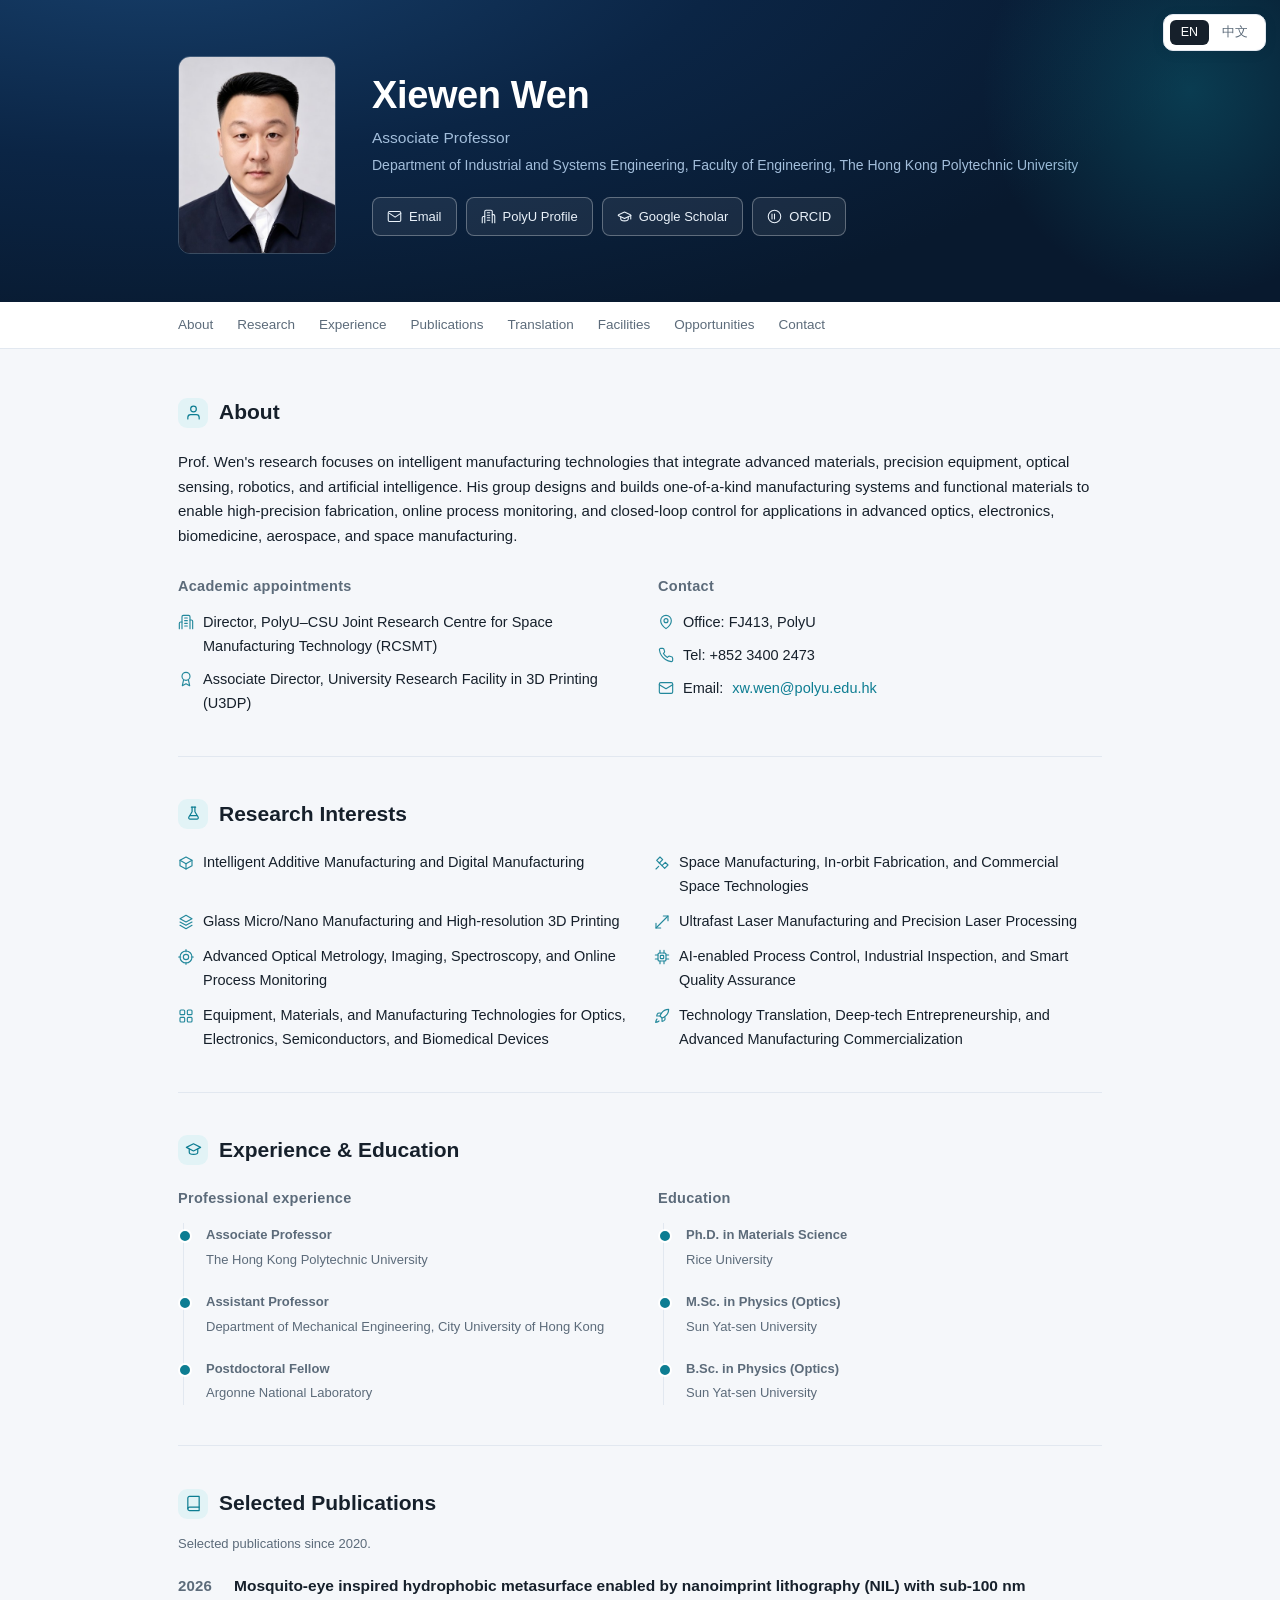
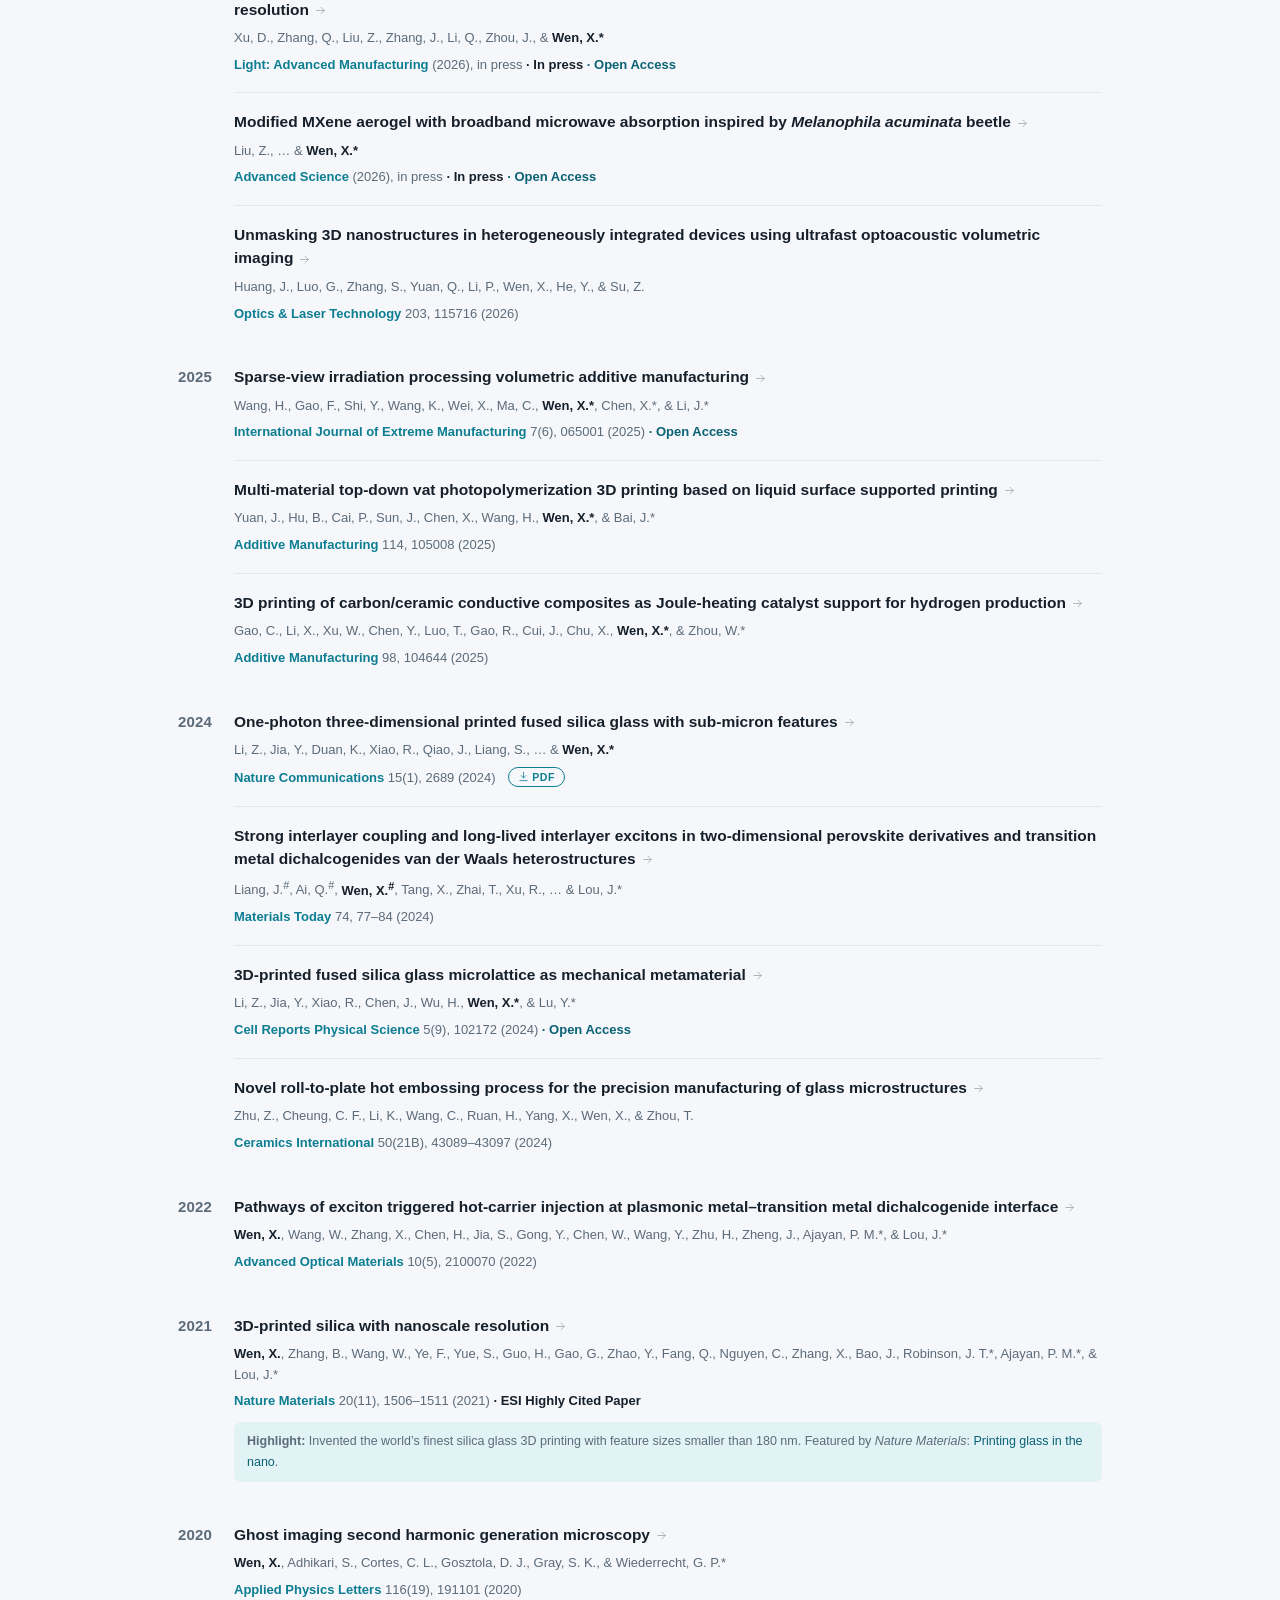
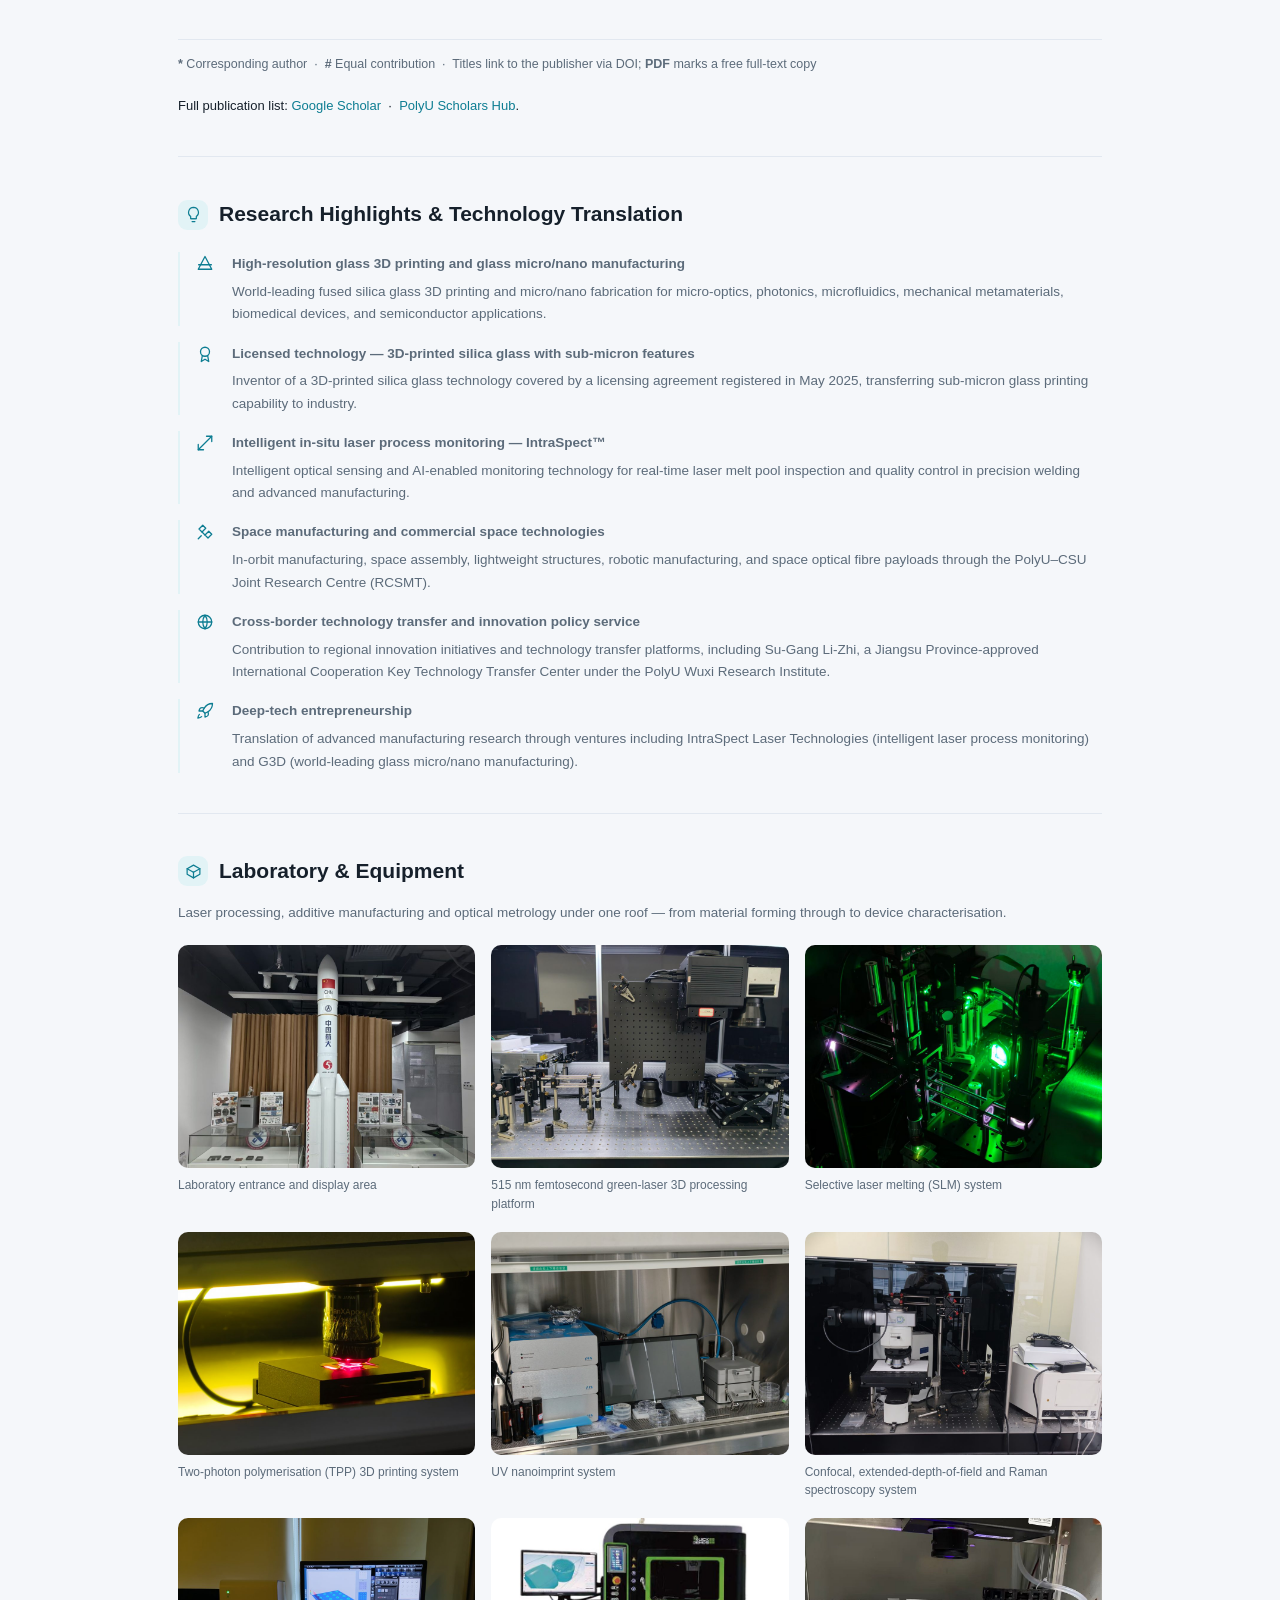
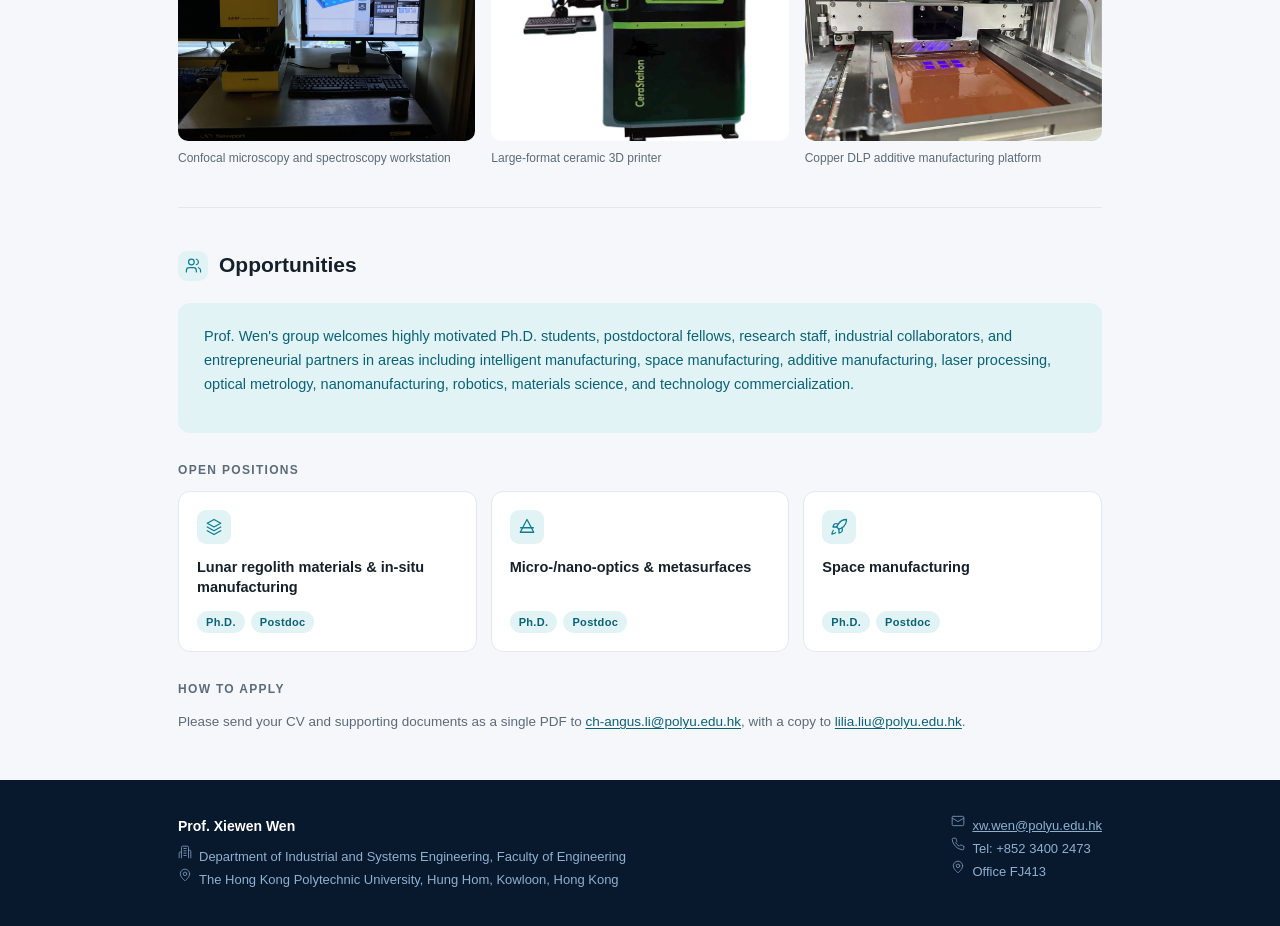
==== index.html @ 8d3fade4 "Add files via upload" ====
<!DOCTYPE html>
<html lang="en" data-theme="a" data-lang="en">
<head>
<meta charset="utf-8">
<meta name="viewport" content="width=device-width, initial-scale=1">
<title>Xiewen Wen (Sitman) 温燮文 — Associate Professor, PolyU</title>
<meta name="description" content="Prof. Xiewen Wen (Sitman) is Associate Professor at the Department of Industrial and Systems Engineering, The Hong Kong Polytechnic University, and Director of the PolyU-CSU Joint Research Centre for Space Manufacturing Technology (RCSMT). Research on intelligent additive manufacturing, glass micro/nano manufacturing, ultrafast laser processing, and space manufacturing.">
<link rel="canonical" href="https://xiewen-wen.pages.dev/">
<link rel="icon" type="image/svg+xml" href="assets/favicon.svg">
<meta name="theme-color" content="#0b2545">
<meta name="author" content="Xiewen Wen">

<meta property="og:type" content="profile">
<meta property="og:title" content="Xiewen Wen (Sitman) 温燮文 — Associate Professor, PolyU">
<meta property="og:description" content="Intelligent additive manufacturing, glass micro/nano manufacturing, ultrafast laser processing, and space manufacturing at The Hong Kong Polytechnic University.">
<meta property="og:url" content="https://xiewen-wen.pages.dev/">
<meta property="og:image" content="https://xiewen-wen.pages.dev/assets/portrait.jpg">
<meta property="og:locale" content="en">
<meta property="og:locale:alternate" content="zh_CN">
<meta name="twitter:card" content="summary_large_image">
<meta name="twitter:title" content="Xiewen Wen (Sitman) 温燮文 — Associate Professor, PolyU">
<meta name="twitter:description" content="Intelligent additive manufacturing, glass micro/nano manufacturing, ultrafast laser processing, and space manufacturing.">
<meta name="twitter:image" content="https://xiewen-wen.pages.dev/assets/portrait.jpg">

<script type="application/ld+json">
{
  "@context": "https://schema.org",
  "@type": "Person",
  "@id": "https://xiewen-wen.pages.dev/#person",
  "name": "Xiewen Wen",
  "alternateName": ["Sitman Wen", "温燮文"],
  "url": "https://xiewen-wen.pages.dev/",
  "image": "https://xiewen-wen.pages.dev/assets/portrait.jpg",
  "email": "xw.wen@polyu.edu.hk",
  "jobTitle": "Associate Professor",
  "affiliation": {
    "@type": "Organization",
    "name": "The Hong Kong Polytechnic University",
    "url": "https://www.polyu.edu.hk/"
  },
  "worksFor": [
    { "@type": "Organization", "name": "Department of Industrial and Systems Engineering, Faculty of Engineering, The Hong Kong Polytechnic University" },
    { "@type": "Organization", "name": "PolyU-CSU Joint Research Centre for Space Manufacturing Technology (RCSMT)" },
    { "@type": "Organization", "name": "University Research Facility in 3D Printing (U3DP)" }
  ],
  "alumniOf": [
    { "@type": "CollegeOrUniversity", "name": "Rice University" },
    { "@type": "CollegeOrUniversity", "name": "Sun Yat-sen University" }
  ],
  "sameAs": [
    "https://www.polyu.edu.hk/ise/people/academic-staff/xiewen-wen/",
    "https://scholar.google.com/citations?user=In0gJ8kAAAAJ",
    "https://orcid.org/0000-0002-4177-8607"
  ],
  "knowsAbout": [
    "Intelligent additive manufacturing",
    "Space manufacturing",
    "Glass micro/nano manufacturing",
    "High-resolution 3D printing",
    "Ultrafast laser manufacturing",
    "Optical metrology and process monitoring",
    "Nanomanufacturing",
    "Technology translation"
  ]
}
</script>

<link rel="stylesheet" href="assets/site.css?v=20261023c">
</head>
<body>
<svg class="sprite" aria-hidden="true" focusable="false" xmlns="http://www.w3.org/2000/svg">
<symbol id="i-user" viewBox="0 0 24 24"><path d="M20 21v-2a4 4 0 0 0-4-4H8a4 4 0 0 0-4 4v2"/><circle cx="12" cy="7" r="4"/></symbol>
<symbol id="i-flask" viewBox="0 0 24 24"><path d="M9 3h6"/><path d="M10 3v6.5L5.5 17a2 2 0 0 0 1.7 3h9.6a2 2 0 0 0 1.7-3L14 9.5V3"/><path d="M7.5 15h9"/></symbol>
<symbol id="i-cap" viewBox="0 0 24 24"><path d="M22 9 12 4 2 9l10 5 10-5Z"/><path d="M6 11.5V16c0 1.5 2.7 3 6 3s6-1.5 6-3v-4.5"/></symbol>
<symbol id="i-book" viewBox="0 0 24 24"><path d="M4 19.5A2.5 2.5 0 0 1 6.5 17H20"/><path d="M6.5 2H20v20H6.5A2.5 2.5 0 0 1 4 19.5v-15A2.5 2.5 0 0 1 6.5 2Z"/></symbol>
<symbol id="i-bulb" viewBox="0 0 24 24"><path d="M9 18h6"/><path d="M10 22h4"/><path d="M12 2a7 7 0 0 0-4 12.7V18h8v-3.3A7 7 0 0 0 12 2Z"/></symbol>
<symbol id="i-users" viewBox="0 0 24 24"><path d="M16 21v-2a4 4 0 0 0-4-4H6a4 4 0 0 0-4 4v2"/><circle cx="9" cy="7" r="4"/><path d="M22 21v-2a4 4 0 0 0-3-3.87"/><path d="M16 3.13a4 4 0 0 1 0 7.75"/></symbol>
<symbol id="i-cube" viewBox="0 0 24 24"><path d="m21 8-9-5-9 5v8l9 5 9-5Z"/><path d="m3 8 9 5 9-5"/><path d="M12 13v8"/></symbol>
<symbol id="i-satellite" viewBox="0 0 24 24"><path d="M13 7 9 3 4 8l4 4Z"/><path d="m17 11 4 4-5 5-4-4Z"/><path d="m8 12 4 4"/><path d="M7 17 3 21"/></symbol>
<symbol id="i-layers" viewBox="0 0 24 24"><path d="m12 2 9 5-9 5-9-5 9-5Z"/><path d="m3 12 9 5 9-5"/><path d="m3 17 9 5 9-5"/></symbol>
<symbol id="i-laser" viewBox="0 0 24 24"><path d="M3 21 21 3"/><path d="M14 3h7v7"/><path d="M3 14v7h7"/></symbol>
<symbol id="i-zap" viewBox="0 0 24 24"><path d="M13 2 4 14h7l-1 8 9-12h-7l1-8Z"/></symbol>
<symbol id="i-target" viewBox="0 0 24 24"><circle cx="12" cy="12" r="9"/><circle cx="12" cy="12" r="4"/><path d="M12 1v3M12 20v3M1 12h3M20 12h3"/></symbol>
<symbol id="i-cpu" viewBox="0 0 24 24"><rect x="6" y="6" width="12" height="12" rx="2"/><rect x="9.5" y="9.5" width="5" height="5" rx="1"/><path d="M9 2v4M15 2v4M9 18v4M15 18v4M2 9h4M2 15h4M18 9h4M18 15h4"/></symbol>
<symbol id="i-grid" viewBox="0 0 24 24"><rect x="3" y="3" width="7" height="7" rx="1.5"/><rect x="14" y="3" width="7" height="7" rx="1.5"/><rect x="3" y="14" width="7" height="7" rx="1.5"/><rect x="14" y="14" width="7" height="7" rx="1.5"/></symbol>
<symbol id="i-rocket" viewBox="0 0 24 24"><path d="M4.5 16.5c-1.5 1.5-2 5-2 5s3.5-.5 5-2"/><path d="M12 15l-3-3a22 22 0 0 1 2-3.95A12.9 12.9 0 0 1 22 2c0 2.7-.8 7.5-6 11a22 22 0 0 1-4 2Z"/><path d="M9 12H4s.6-3 2-4c1.6-1.1 5 0 5 0"/><path d="M12 15v5s3-.6 4-2c1.1-1.6 0-5 0-5"/></symbol>
<symbol id="i-prism" viewBox="0 0 24 24"><path d="m12 2 9 17H3L12 2Z"/><path d="M3.5 13h17"/></symbol>
<symbol id="i-globe" viewBox="0 0 24 24"><circle cx="12" cy="12" r="9"/><path d="M3 12h18"/><path d="M12 3a15 15 0 0 1 0 18a15 15 0 0 1 0-18Z"/></symbol>
<symbol id="i-cert" viewBox="0 0 24 24"><circle cx="12" cy="9" r="6"/><path d="m8.5 14-1.5 8 5-3 5 3-1.5-8"/></symbol>
<symbol id="i-mail" viewBox="0 0 24 24"><rect x="2" y="4" width="20" height="16" rx="2"/><path d="m22 7-10 6L2 7"/></symbol>
<symbol id="i-phone" viewBox="0 0 24 24"><path d="M22 16.9v3a2 2 0 0 1-2.2 2 19.8 19.8 0 0 1-8.6-3.1 19.5 19.5 0 0 1-6-6A19.8 19.8 0 0 1 2.1 4.2 2 2 0 0 1 4.1 2h3a2 2 0 0 1 2 1.7c.1.9.4 1.8.7 2.6a2 2 0 0 1-.5 2.1L8.1 9.7a16 16 0 0 0 6 6l1.3-1.3a2 2 0 0 1 2.1-.5c.8.3 1.7.6 2.6.7a2 2 0 0 1 1.7 2Z"/></symbol>
<symbol id="i-pin" viewBox="0 0 24 24"><path d="M20 10c0 6-8 12-8 12s-8-6-8-12a8 8 0 0 1 16 0Z"/><circle cx="12" cy="10" r="3"/></symbol>
<symbol id="i-building" viewBox="0 0 24 24"><path d="M6 22V4a2 2 0 0 1 2-2h8a2 2 0 0 1 2 2v18"/><path d="M6 12H4a2 2 0 0 0-2 2v8"/><path d="M18 9h2a2 2 0 0 1 2 2v11"/><path d="M10 6h4M10 10h4M10 14h4M10 18h4"/></symbol>
<symbol id="i-award" viewBox="0 0 24 24"><circle cx="12" cy="8" r="6"/><path d="m8.2 13.9-1.7 8.1 5.5-3 5.5 3-1.7-8.1"/></symbol>
<symbol id="i-download" viewBox="0 0 24 24"><path d="M12 3v12"/><path d="m7 10 5 5 5-5"/><path d="M4 21h16"/></symbol>
<symbol id="i-arrow" viewBox="0 0 24 24"><path d="M5 12h14"/><path d="m13 6 6 6-6 6"/></symbol>
<symbol id="i-back" viewBox="0 0 24 24"><path d="M19 12H5"/><path d="m11 18-6-6 6-6"/></symbol>
<symbol id="i-external" viewBox="0 0 24 24"><path d="M15 3h6v6"/><path d="M10 14 21 3"/><path d="M21 14v5a2 2 0 0 1-2 2H5a2 2 0 0 1-2-2V5a2 2 0 0 1 2-2h5"/></symbol>
<symbol id="i-tag" viewBox="0 0 24 24"><path d="M20.6 13.4 12 22l-9-9V3h10l7.6 7.6a2 2 0 0 1 0 2.8Z"/><circle cx="7.5" cy="7.5" r="1.5"/></symbol>
<symbol id="i-doc" viewBox="0 0 24 24"><path d="M14 2H6a2 2 0 0 0-2 2v16a2 2 0 0 0 2 2h12a2 2 0 0 0 2-2V8l-6-6Z"/><path d="M14 2v6h6"/><path d="M8 13h8M8 17h5"/></symbol>
</svg>


<a class="sr-only" href="#about">Skip to content</a>

<div class="langbar" role="group" aria-label="Language">
  <button id="btn-en" type="button" aria-pressed="true">EN</button>
  <button id="btn-zh" type="button" aria-pressed="false">中文</button>
</div>

<header class="hero">
  <div class="wrap hero-inner">
    <img class="portrait" src="assets/portrait.jpg" width="158" height="198" decoding="async" alt="Portrait of Prof. Xiewen Wen">
    <div>
      <h1><span class="en">Xiewen Wen</span><span class="zh zhname">温燮文</span></h1>
      <p class="role"><span class="en">Associate Professor</span><span class="zh">长聘副教授</span></p>
      <p class="affil">
        <span class="en">Department of Industrial and Systems Engineering, Faculty of Engineering, The Hong Kong Polytechnic University</span>
        <span class="zh">香港理工大学 工程学院 工业及系统工程学系</span>
      </p>
      <div class="actions">
        <a class="btn" href="mailto:xw.wen@polyu.edu.hk"><svg viewBox="0 0 24 24" aria-hidden="true"><rect x="2" y="4" width="20" height="16" rx="2"/><path d="m22 7-9 6-9-6"/></svg>Email</a>
        <a class="btn" href="https://www.polyu.edu.hk/ise/people/academic-staff/xiewen-wen/" target="_blank" rel="noopener"><svg viewBox="0 0 24 24" aria-hidden="true"><path d="M6 22V4a2 2 0 0 1 2-2h8a2 2 0 0 1 2 2v18"/><path d="M6 12H4a2 2 0 0 0-2 2v8"/><path d="M18 9h2a2 2 0 0 1 2 2v11"/><path d="M10 6h4M10 10h4M10 14h4M10 18h4"/></svg>PolyU Profile</a>
        <a class="btn" href="https://scholar.google.com/citations?user=In0gJ8kAAAAJ" target="_blank" rel="noopener"><svg viewBox="0 0 24 24" aria-hidden="true"><path d="M21.42 10.92a1 1 0 0 0-.02-1.84L12.83 5.18a2 2 0 0 0-1.66 0L2.6 9.08a1 1 0 0 0 0 1.83l8.57 3.91a2 2 0 0 0 1.66 0z"/><path d="M22 10v6"/><path d="M6 12.5V16a6 3 0 0 0 12 0v-3.5"/></svg>Google Scholar</a>
        <a class="btn" href="https://orcid.org/0000-0002-4177-8607" target="_blank" rel="noopener"><svg viewBox="0 0 24 24" aria-hidden="true"><circle cx="12" cy="12" r="10"/><path d="M12 8v8M8 8v8"/></svg>ORCID</a>
      </div>
    </div>
  </div>
</header>

<nav class="nav" aria-label="Section navigation">
  <div class="wrap">
    <a href="#about"><span class="en">About</span><span class="zh">个人简介</span></a>
    <a href="#research"><span class="en">Research</span><span class="zh">研究方向</span></a>
    <a href="#experience"><span class="en">Experience</span><span class="zh">经历与教育</span></a>
    <a href="#publications"><span class="en">Publications</span><span class="zh">代表论文</span></a>
    <a href="#highlights"><span class="en">Translation</span><span class="zh">科研亮点与转化</span></a>
    <a href="#facilities"><span class="en">Facilities</span><span class="zh">实验室设备</span></a>
    <a href="#opportunities"><span class="en">Opportunities</span><span class="zh">招生与合作</span></a>
    <a href="#contact"><span class="en">Contact</span><span class="zh">联系方式</span></a>
  </div>
</nav>

<main>
  <div class="wrap">

    <section id="about">
      <h2><span class="h2ic"><svg class="ic" aria-hidden="true"><use href="#i-user"/></svg></span><span class="en">About</span><span class="zh">个人简介</span></h2>
      <p class="en">Prof. Wen's research focuses on intelligent manufacturing technologies that integrate advanced materials, precision equipment, optical sensing, robotics, and artificial intelligence. His group designs and builds one-of-a-kind manufacturing systems and functional materials to enable high-precision fabrication, online process monitoring, and closed-loop control for applications in advanced optics, electronics, biomedicine, aerospace, and space manufacturing.</p>
      <p class="zh">温教授的研究聚焦于智能制造技术，融合先进材料、精密装备、光学传感、机器人与人工智能。其团队设计并搭建独一无二的制造系统与功能材料，实现高精度加工、在线过程监测与闭环控制，应用于先进光学、电子、生物医学、航空航天及太空制造等领域。</p>
      <div class="cols" style="margin-top:26px">
        <div>
          <h3><span class="en">Academic appointments</span><span class="zh">学术任职</span></h3>
          <ul class="plain">
            <li><svg class="ic" aria-hidden="true"><use href="#i-building"/></svg><span class="en">Director, PolyU&ndash;CSU Joint Research Centre for Space Manufacturing Technology (RCSMT)</span><span class="zh">理大&ndash;中科院空间应用工程与技术中心太空制造技术联合研究中心 主任</span></li>
            <li><svg class="ic" aria-hidden="true"><use href="#i-award"/></svg><span class="en">Associate Director, University Research Facility in 3D Printing (U3DP)</span><span class="zh">大学 3D 打印研究设施（U3DP）副主任</span></li>
          </ul>
        </div>
        <div>
          <h3><span class="en">Contact</span><span class="zh">联系方式</span></h3>
          <ul class="plain">
            <li><svg class="ic" aria-hidden="true"><use href="#i-pin"/></svg><span class="en">Office: FJ413, PolyU</span><span class="zh">办公室：香港理工大学 FJ413</span></li>
            <li><svg class="ic" aria-hidden="true"><use href="#i-phone"/></svg><span class="en">Tel: +852 3400 2473</span><span class="zh">电话：+852 3400 2473</span></li>
            <li><svg class="ic" aria-hidden="true"><use href="#i-mail"/></svg>Email: <a href="mailto:xw.wen@polyu.edu.hk">xw.wen@polyu.edu.hk</a></li>
          </ul>
        </div>
      </div>
    </section>

    <section id="research">
      <h2><span class="h2ic"><svg class="ic" aria-hidden="true"><use href="#i-flask"/></svg></span><span class="en">Research Interests</span><span class="zh">研究方向</span></h2>
      <ul class="clean">
        <li><svg class="ic" aria-hidden="true"><use href="#i-cube"/></svg><span class="en">Intelligent Additive Manufacturing and Digital Manufacturing</span><span class="zh">智能增材制造与数字化制造</span></li>
        <li><svg class="ic" aria-hidden="true"><use href="#i-satellite"/></svg><span class="en">Space Manufacturing, In-orbit Fabrication, and Commercial Space Technologies</span><span class="zh">太空制造、在轨制造与商业航天技术</span></li>
        <li><svg class="ic" aria-hidden="true"><use href="#i-layers"/></svg><span class="en">Glass Micro/Nano Manufacturing and High-resolution 3D Printing</span><span class="zh">玻璃微纳制造与高分辨率 3D 打印</span></li>
        <li><svg class="ic" aria-hidden="true"><use href="#i-laser"/></svg><span class="en">Ultrafast Laser Manufacturing and Precision Laser Processing</span><span class="zh">超快激光制造与精密激光加工</span></li>
        <li><svg class="ic" aria-hidden="true"><use href="#i-target"/></svg><span class="en">Advanced Optical Metrology, Imaging, Spectroscopy, and Online Process Monitoring</span><span class="zh">先进光学计量、成像、光谱与在线过程监测</span></li>
        <li><svg class="ic" aria-hidden="true"><use href="#i-cpu"/></svg><span class="en">AI-enabled Process Control, Industrial Inspection, and Smart Quality Assurance</span><span class="zh">AI 驱动的过程控制、工业检测与智能质量保障</span></li>
        <li><svg class="ic" aria-hidden="true"><use href="#i-grid"/></svg><span class="en">Equipment, Materials, and Manufacturing Technologies for Optics, Electronics, Semiconductors, and Biomedical Devices</span><span class="zh">面向光学、电子、半导体与生物医学器件的装备、材料与制造技术</span></li>
        <li><svg class="ic" aria-hidden="true"><use href="#i-rocket"/></svg><span class="en">Technology Translation, Deep-tech Entrepreneurship, and Advanced Manufacturing Commercialization</span><span class="zh">技术转化、硬科技创业与先进制造产业化</span></li>
      </ul>
    </section>

    <section id="experience">
      <h2><span class="h2ic"><svg class="ic" aria-hidden="true"><use href="#i-cap"/></svg></span><span class="en">Experience &amp; Education</span><span class="zh">经历与教育</span></h2>
      <div class="cols">
        <div>
          <h3><span class="en">Professional experience</span><span class="zh">工作经历</span></h3>
          <ul class="tl">
            <li><b><span class="en">Associate Professor</span><span class="zh">长聘副教授</span></b><span><span class="en">The Hong Kong Polytechnic University</span><span class="zh">香港理工大学</span></span></li>
            <li><b><span class="en">Assistant Professor</span><span class="zh">助理教授</span></b><span><span class="en">Department of Mechanical Engineering, City University of Hong Kong</span><span class="zh">香港城市大学 机械工程学系</span></span></li>
            <li><b><span class="en">Postdoctoral Fellow</span><span class="zh">博士后研究员</span></b><span><span class="en">Argonne National Laboratory</span><span class="zh">美国阿贡国家实验室</span></span></li>
          </ul>
        </div>
        <div>
          <h3><span class="en">Education</span><span class="zh">教育背景</span></h3>
          <ul class="tl">
            <li><b><span class="en">Ph.D. in Materials Science</span><span class="zh">博士 &middot; 材料科学</span></b><span><span class="en">Rice University</span><span class="zh">莱斯大学</span></span></li>
            <li><b><span class="en">M.Sc. in Physics (Optics)</span><span class="zh">硕士 &middot; 物理学（光学）</span></b><span><span class="en">Sun Yat-sen University</span><span class="zh">中山大学</span></span></li>
            <li><b><span class="en">B.Sc. in Physics (Optics)</span><span class="zh">学士 &middot; 物理学（光学）</span></b><span><span class="en">Sun Yat-sen University</span><span class="zh">中山大学</span></span></li>
          </ul>
        </div>
      </div>
    </section>

    <section id="publications">
      <h2><span class="h2ic"><svg class="ic" aria-hidden="true"><use href="#i-book"/></svg></span><span class="en">Selected Publications</span><span class="zh">代表性论文</span></h2>
      <p class="sub"><span class="en">Selected publications since 2020.</span><span class="zh">2020 年以来的代表性论文。</span></p>
<div class="pubwrap">
      <div class="pyear">
        <span class="yr">2026</span>
        <ol class="pubs">
        <li>
          <p class="pt"><a href="paper.html?doi=10.37188%2Flam.2026.092">Mosquito-eye inspired hydrophobic metasurface enabled by nanoimprint lithography (NIL) with sub-100 nm resolution<svg class="ic arw" aria-hidden="true"><use href="#i-arrow"/></svg></a></p>
          <p class="pa">Xu, D., Zhang, Q., Liu, Z., Zhang, J., Li, Q., Zhou, J., &amp; <b>Wen, X.*</b></p>
          <p class="pj"><span class="jn">Light: Advanced Manufacturing</span> (2026), in press <span class="badge">&middot; <span class="en">In press</span><span class="zh">在刊</span></span> <span class="oa">&middot; <span class="en">Open Access</span><span class="zh">开放获取</span></span></p>
        </li>
        <li>
          <p class="pt"><a href="paper.html?doi=10.1002%2Fadvs.76496">Modified MXene aerogel with broadband microwave absorption inspired by <i>Melanophila acuminata</i> beetle<svg class="ic arw" aria-hidden="true"><use href="#i-arrow"/></svg></a></p>
          <p class="pa">Liu, Z., &hellip; &amp; <b>Wen, X.*</b></p>
          <p class="pj"><span class="jn">Advanced Science</span> (2026), in press <span class="badge">&middot; <span class="en">In press</span><span class="zh">在刊</span></span> <span class="oa">&middot; <span class="en">Open Access</span><span class="zh">开放获取</span></span></p>
        </li>
        <li>
          <p class="pt"><a href="paper.html?doi=10.1016%2Fj.optlastec.2026.115716">Unmasking 3D nanostructures in heterogeneously integrated devices using ultrafast optoacoustic volumetric imaging<svg class="ic arw" aria-hidden="true"><use href="#i-arrow"/></svg></a></p>
          <p class="pa">Huang, J., Luo, G., Zhang, S., Yuan, Q., Li, P., Wen, X., He, Y., &amp; Su, Z.</p>
          <p class="pj"><span class="jn">Optics &amp; Laser Technology</span> 203, 115716 (2026)</p>
        </li>
        </ol>
      </div>
      <div class="pyear">
        <span class="yr">2025</span>
        <ol class="pubs">
        <li>
          <p class="pt"><a href="paper.html?doi=10.1088%2F2631-7990%2Fadebbf">Sparse-view irradiation processing volumetric additive manufacturing<svg class="ic arw" aria-hidden="true"><use href="#i-arrow"/></svg></a></p>
          <p class="pa">Wang, H., Gao, F., Shi, Y., Wang, K., Wei, X., Ma, C., <b>Wen, X.*</b>, Chen, X.*, &amp; Li, J.*</p>
          <p class="pj"><span class="jn">International Journal of Extreme Manufacturing</span> 7(6), 065001 (2025) <span class="oa">&middot; <span class="en">Open Access</span><span class="zh">开放获取</span></span></p>
        </li>
        <li>
          <p class="pt"><a href="paper.html?doi=10.1016%2Fj.addma.2025.105008">Multi-material top-down vat photopolymerization 3D printing based on liquid surface supported printing<svg class="ic arw" aria-hidden="true"><use href="#i-arrow"/></svg></a></p>
          <p class="pa">Yuan, J., Hu, B., Cai, P., Sun, J., Chen, X., Wang, H., <b>Wen, X.*</b>, &amp; Bai, J.*</p>
          <p class="pj"><span class="jn">Additive Manufacturing</span> 114, 105008 (2025)</p>
        </li>
        <li>
          <p class="pt"><a href="paper.html?doi=10.1016%2Fj.addma.2025.104644">3D printing of carbon/ceramic conductive composites as Joule-heating catalyst support for hydrogen production<svg class="ic arw" aria-hidden="true"><use href="#i-arrow"/></svg></a></p>
          <p class="pa">Gao, C., Li, X., Xu, W., Chen, Y., Luo, T., Gao, R., Cui, J., Chu, X., <b>Wen, X.*</b>, &amp; Zhou, W.*</p>
          <p class="pj"><span class="jn">Additive Manufacturing</span> 98, 104644 (2025)</p>
        </li>
        </ol>
      </div>
      <div class="pyear">
        <span class="yr">2024</span>
        <ol class="pubs">
        <li>
          <p class="pt"><a href="paper.html?doi=10.1038%2Fs41467-024-46929-x">One-photon three-dimensional printed fused silica glass with sub-micron features<svg class="ic arw" aria-hidden="true"><use href="#i-arrow"/></svg></a></p>
          <p class="pa">Li, Z., Jia, Y., Duan, K., Xiao, R., Qiao, J., Liang, S., &hellip; &amp; <b>Wen, X.*</b></p>
          <p class="pj"><span class="jn">Nature Communications</span> 15(1), 2689 (2024) <a class="pl" href="https://www.nature.com/articles/s41467-024-46929-x.pdf" target="_blank" rel="noopener"><svg class="ic" aria-hidden="true"><use href="#i-download"/></svg>PDF</a></p>
        </li>
        <li>
          <p class="pt"><a href="paper.html?doi=10.1016%2Fj.mattod.2024.02.008">Strong interlayer coupling and long-lived interlayer excitons in two-dimensional perovskite derivatives and transition metal dichalcogenides van der Waals heterostructures<svg class="ic arw" aria-hidden="true"><use href="#i-arrow"/></svg></a></p>
          <p class="pa">Liang, J.<sup>#</sup>, Ai, Q.<sup>#</sup>, <b>Wen, X.<sup>#</sup></b>, Tang, X., Zhai, T., Xu, R., &hellip; &amp; Lou, J.*</p>
          <p class="pj"><span class="jn">Materials Today</span> 74, 77&ndash;84 (2024)</p>
        </li>
        <li>
          <p class="pt"><a href="paper.html?doi=10.1016%2Fj.xcrp.2024.102172">3D-printed fused silica glass microlattice as mechanical metamaterial<svg class="ic arw" aria-hidden="true"><use href="#i-arrow"/></svg></a></p>
          <p class="pa">Li, Z., Jia, Y., Xiao, R., Chen, J., Wu, H., <b>Wen, X.*</b>, &amp; Lu, Y.*</p>
          <p class="pj"><span class="jn">Cell Reports Physical Science</span> 5(9), 102172 (2024) <span class="oa">&middot; <span class="en">Open Access</span><span class="zh">开放获取</span></span></p>
        </li>
        <li>
          <p class="pt"><a href="paper.html?doi=10.1016%2Fj.ceramint.2024.08.160">Novel roll-to-plate hot embossing process for the precision manufacturing of glass microstructures<svg class="ic arw" aria-hidden="true"><use href="#i-arrow"/></svg></a></p>
          <p class="pa">Zhu, Z., Cheung, C. F., Li, K., Wang, C., Ruan, H., Yang, X., Wen, X., &amp; Zhou, T.</p>
          <p class="pj"><span class="jn">Ceramics International</span> 50(21B), 43089&ndash;43097 (2024)</p>
        </li>
        </ol>
      </div>
      <div class="pyear">
        <span class="yr">2022</span>
        <ol class="pubs">
        <li>
          <p class="pt"><a href="paper.html?doi=10.1002%2Fadom.202100070">Pathways of exciton triggered hot-carrier injection at plasmonic metal&ndash;transition metal dichalcogenide interface<svg class="ic arw" aria-hidden="true"><use href="#i-arrow"/></svg></a></p>
          <p class="pa"><b>Wen, X.</b>, Wang, W., Zhang, X., Chen, H., Jia, S., Gong, Y., Chen, W., Wang, Y., Zhu, H., Zheng, J., Ajayan, P. M.*, &amp; Lou, J.*</p>
          <p class="pj"><span class="jn">Advanced Optical Materials</span> 10(5), 2100070 (2022)</p>
        </li>
        </ol>
      </div>
      <div class="pyear">
        <span class="yr">2021</span>
        <ol class="pubs">
        <li>
          <p class="pt"><a href="paper.html?doi=10.1038%2Fs41563-021-01111-2">3D-printed silica with nanoscale resolution<svg class="ic arw" aria-hidden="true"><use href="#i-arrow"/></svg></a></p>
          <p class="pa"><b>Wen, X.</b>, Zhang, B., Wang, W., Ye, F., Yue, S., Guo, H., Gao, G., Zhao, Y., Fang, Q., Nguyen, C., Zhang, X., Bao, J., Robinson, J. T.*, Ajayan, P. M.*, &amp; Lou, J.*</p>
          <p class="pj"><span class="jn">Nature Materials</span> 20(11), 1506&ndash;1511 (2021) <span class="badge">&middot; <span class="en">ESI Highly Cited Paper</span><span class="zh">ESI 高被引论文</span></span></p>
          <p class="note"><span class="en"><b>Highlight:</b> Invented the world&rsquo;s finest silica glass 3D printing with feature sizes smaller than 180 nm. Featured by <i>Nature Materials</i>: <a href="https://doi.org/10.1038/s41563-021-01137-6" target="_blank" rel="noopener">Printing glass in the nano</a>.</span><span class="zh"><b>亮点：</b>发明了目前世界上精度最高的石英玻璃 3D 打印技术，特征尺寸小于 180 nm。该成果获 <i>Nature Materials</i> 专文评述：<a href="https://doi.org/10.1038/s41563-021-01137-6" target="_blank" rel="noopener">Printing glass in the nano</a>。</span></p>
        </li>
        </ol>
      </div>
      <div class="pyear">
        <span class="yr">2020</span>
        <ol class="pubs">
        <li>
          <p class="pt"><a href="paper.html?doi=10.1063%2F1.5144690">Ghost imaging second harmonic generation microscopy<svg class="ic arw" aria-hidden="true"><use href="#i-arrow"/></svg></a></p>
          <p class="pa"><b>Wen, X.</b>, Adhikari, S., Cortes, C. L., Gosztola, D. J., Gray, S. K., &amp; Wiederrecht, G. P.*</p>
          <p class="pj"><span class="jn">Applied Physics Letters</span> 116(19), 191101 (2020)</p>
        </li>
        </ol>
      </div>
</div>      <p class="legend">
        <span class="en"><b>*</b> Corresponding author &nbsp;&middot;&nbsp; <b>#</b> Equal contribution &nbsp;&middot;&nbsp; Titles link to the publisher via DOI; <b>PDF</b> marks a free full-text copy</span>
        <span class="zh"><b>*</b> 通讯作者 &nbsp;&middot;&nbsp; <b>#</b> 共同第一作者 &nbsp;&middot;&nbsp; 标题经 DOI 跳转至出版商页面；<b>PDF</b> 表示可免费获取全文</span>
      </p>
      <p style="margin-top:20px;font-size:13px">
        <span class="en">Full publication list: <a href="https://scholar.google.com/citations?user=In0gJ8kAAAAJ" target="_blank" rel="noopener">Google Scholar</a> &nbsp;&middot;&nbsp; <a href="https://research.polyu.edu.hk/en/persons/xiewen-wen/publications/" target="_blank" rel="noopener">PolyU Scholars Hub</a>.</span>
        <span class="zh">完整论文列表：<a href="https://scholar.google.com/citations?user=In0gJ8kAAAAJ" target="_blank" rel="noopener">Google Scholar</a> &nbsp;&middot;&nbsp; <a href="https://research.polyu.edu.hk/en/persons/xiewen-wen/publications/" target="_blank" rel="noopener">PolyU Scholars Hub</a>。</span>
      </p>
    </section>

    <section id="highlights">
      <h2><span class="h2ic"><svg class="ic" aria-hidden="true"><use href="#i-bulb"/></svg></span><span class="en">Research Highlights &amp; Technology Translation</span><span class="zh">科研亮点与技术转化</span></h2>
      <div class="hl">
        <div class="hl-item"><svg class="ic" aria-hidden="true"><use href="#i-prism"/></svg>
          <b><span class="en">High-resolution glass 3D printing and glass micro/nano manufacturing</span><span class="zh">高分辨率玻璃 3D 打印与玻璃微纳制造</span></b>
          <span><span class="en">World-leading fused silica glass 3D printing and micro/nano fabrication for micro-optics, photonics, microfluidics, mechanical metamaterials, biomedical devices, and semiconductor applications.</span><span class="zh">面向微光学、光子学、微流控、力学超材料、生物医学器件与半导体应用，发展国际领先的熔融石英玻璃 3D 打印与微纳加工技术。</span></span>
        </div>
        <div class="hl-item"><svg class="ic" aria-hidden="true"><use href="#i-cert"/></svg>
          <b><span class="en">Licensed technology &mdash; 3D-printed silica glass with sub-micron features</span><span class="zh">技术许可 &mdash; 亚微米特征 3D 打印石英玻璃</span></b>
          <span><span class="en">Inventor of a 3D-printed silica glass technology covered by a licensing agreement registered in May 2025, transferring sub-micron glass printing capability to industry.</span><span class="zh">作为发明人的 3D 打印石英玻璃技术已于 2025 年 5 月完成许可登记，将亚微米玻璃打印能力向产业转移。</span></span>
        </div>
        <div class="hl-item"><svg class="ic" aria-hidden="true"><use href="#i-laser"/></svg>
          <b><span class="en">Intelligent in-situ laser process monitoring &mdash; IntraSpect&trade;</span><span class="zh">智能原位激光过程监测 &mdash; IntraSpect&trade;</span></b>
          <span><span class="en">Intelligent optical sensing and AI-enabled monitoring technology for real-time laser melt pool inspection and quality control in precision welding and advanced manufacturing.</span><span class="zh">面向精密焊接与先进制造的智能光学传感与 AI 监测技术，实现激光熔池实时检测与质量控制。</span></span>
        </div>
        <div class="hl-item"><svg class="ic" aria-hidden="true"><use href="#i-satellite"/></svg>
          <b><span class="en">Space manufacturing and commercial space technologies</span><span class="zh">太空制造与商业航天技术</span></b>
          <span><span class="en">In-orbit manufacturing, space assembly, lightweight structures, robotic manufacturing, and space optical fibre payloads through the PolyU&ndash;CSU Joint Research Centre (RCSMT).</span><span class="zh">依托理大&ndash;中科院联合研究中心（RCSMT），开展在轨制造、空间装配、轻量化结构、机器人制造与空间光纤载荷研究。</span></span>
        </div>
        <div class="hl-item"><svg class="ic" aria-hidden="true"><use href="#i-globe"/></svg>
          <b><span class="en">Cross-border technology transfer and innovation policy service</span><span class="zh">跨境技术转移与创新政策服务</span></b>
          <span><span class="en">Contribution to regional innovation initiatives and technology transfer platforms, including Su-Gang Li-Zhi, a Jiangsu Province-approved International Cooperation Key Technology Transfer Center under the PolyU Wuxi Research Institute.</span><span class="zh">参与区域创新与技术转移平台建设，包括江苏省认定的国际合作重点技术转移中心「苏港理智」（理大无锡研究院）。</span></span>
        </div>
        <div class="hl-item"><svg class="ic" aria-hidden="true"><use href="#i-rocket"/></svg>
          <b><span class="en">Deep-tech entrepreneurship</span><span class="zh">硬科技创业</span></b>
          <span><span class="en">Translation of advanced manufacturing research through ventures including IntraSpect Laser Technologies (intelligent laser process monitoring) and G3D (world-leading glass micro/nano manufacturing).</span><span class="zh">通过 IntraSpect Laser Technologies（智能激光过程监测）与 G3D（国际领先玻璃微纳制造）等创业公司，推动先进制造研究成果转化。</span></span>
        </div>
      </div>
    </section>

    <section id="facilities">
      <h2><span class="h2ic"><svg class="ic" aria-hidden="true"><use href="#i-cube"/></svg></span><span class="en">Laboratory &amp; Equipment</span><span class="zh">实验室设备</span></h2>
      <p class="lab-intro"><span class="en">Laser processing, additive manufacturing and optical metrology under one roof — from material forming through to device characterisation.</span><span class="zh">集中配备激光加工、增材制造与光学测量设备，覆盖从材料成形到器件表征的完整流程。</span></p>
      <div class="labgrid">
        <figure>
          <img src="assets/lab/lab-01-entrance.jpg" alt="Laboratory entrance and display area" width="1000" height="750" loading="lazy" decoding="async">
          <figcaption><span class="en">Laboratory entrance and display area</span><span class="zh">实验室入口与成果展示区</span></figcaption>
        </figure>
        <figure>
          <img src="assets/lab/lab-02-fslaser.jpg" alt="515 nm femtosecond green-laser 3D processing platform" width="1000" height="750" loading="lazy" decoding="async">
          <figcaption><span class="en">515 nm femtosecond green-laser 3D processing platform</span><span class="zh">515 nm 飞秒绿光 3D 加工平台</span></figcaption>
        </figure>
        <figure>
          <img src="assets/lab/lab-03-slm.jpg" alt="Selective laser melting system" width="1000" height="750" loading="lazy" decoding="async">
          <figcaption><span class="en">Selective laser melting (SLM) system</span><span class="zh">选择性激光熔化（SLM）系统</span></figcaption>
        </figure>
        <figure>
          <img src="assets/lab/lab-04-tpp.jpg" alt="Two-photon polymerisation 3D printing system" width="1000" height="753" loading="lazy" decoding="async">
          <figcaption><span class="en">Two-photon polymerisation (TPP) 3D printing system</span><span class="zh">双光子聚合（TPP）3D 打印系统</span></figcaption>
        </figure>
        <figure>
          <img src="assets/lab/lab-09-nanoimprint.jpg" alt="UV nanoimprint system" width="1000" height="750" loading="lazy" decoding="async">
          <figcaption><span class="en">UV nanoimprint system</span><span class="zh">紫外纳米压印系统</span></figcaption>
        </figure>
        <figure>
          <img src="assets/lab/lab-05-confocal.jpg" alt="Confocal, extended-depth-of-field and Raman spectroscopy system" width="1000" height="750" loading="lazy" decoding="async">
          <figcaption><span class="en">Confocal, extended-depth-of-field and Raman spectroscopy system</span><span class="zh">共聚焦 / 超景深 / 拉曼光谱系统</span></figcaption>
        </figure>
        <figure>
          <img src="assets/lab/lab-06-workstation.jpg" alt="Confocal microscopy and spectroscopy workstation" width="1000" height="750" loading="lazy" decoding="async">
          <figcaption><span class="en">Confocal microscopy and spectroscopy workstation</span><span class="zh">共聚焦显微与光谱分析工作站</span></figcaption>
        </figure>
        <figure>
          <img src="assets/lab/lab-07-ceramic.jpg" alt="Large-format ceramic 3D printer" width="667" height="648" loading="lazy" decoding="async">
          <figcaption><span class="en">Large-format ceramic 3D printer</span><span class="zh">大幅面陶瓷 3D 打印机</span></figcaption>
        </figure>
        <figure>
          <img src="assets/lab/lab-08-copper.jpg" alt="Copper DLP additive manufacturing platform" width="1000" height="801" loading="lazy" decoding="async">
          <figcaption><span class="en">Copper DLP additive manufacturing platform</span><span class="zh">金属铜 DLP 增材制造平台</span></figcaption>
        </figure>
      </div>
    </section>

    <section id="opportunities">
      <h2><span class="h2ic"><svg class="ic" aria-hidden="true"><use href="#i-users"/></svg></span><span class="en">Opportunities</span><span class="zh">招生与科研合作机会</span></h2>
      <div class="opp">
        <p class="en">Prof. Wen's group welcomes highly motivated Ph.D. students, postdoctoral fellows, research staff, industrial collaborators, and entrepreneurial partners in areas including intelligent manufacturing, space manufacturing, additive manufacturing, laser processing, optical metrology, nanomanufacturing, robotics, materials science, and technology commercialization.</p>
        <p class="zh">温教授团队欢迎有志于智能制造、太空制造、增材制造、激光加工、光学计量、纳米制造、机器人、材料科学与技术产业化等方向的高水平博士生、博士后、研究人员、产业合作方与创业伙伴加入。</p>
      </div>

      <h3 class="rec-h"><span class="en">Open positions</span><span class="zh">在招方向</span></h3>
      <div class="rec">
        <article class="rc">
          <div class="rc-ic"><svg class="ic" aria-hidden="true"><use href="#i-layers"/></svg></div>
          <h4><span class="en">Lunar regolith materials &amp; in-situ manufacturing</span><span class="zh">月壤材料与原位制造</span></h4>
          <p class="rc-tags"><span class="tag"><span class="en">Ph.D.</span><span class="zh">博士研究生</span></span><span class="tag"><span class="en">Postdoc</span><span class="zh">博士后</span></span></p>
        </article>

        <article class="rc">
          <div class="rc-ic"><svg class="ic" aria-hidden="true"><use href="#i-prism"/></svg></div>
          <h4><span class="en">Micro-/nano-optics &amp; metasurfaces</span><span class="zh">微纳光学与超构表面</span></h4>
          <p class="rc-tags"><span class="tag"><span class="en">Ph.D.</span><span class="zh">博士研究生</span></span><span class="tag"><span class="en">Postdoc</span><span class="zh">博士后</span></span></p>
        </article>

        <article class="rc">
          <div class="rc-ic"><svg class="ic" aria-hidden="true"><use href="#i-rocket"/></svg></div>
          <h4><span class="en">Space manufacturing</span><span class="zh">太空制造</span></h4>
          <p class="rc-tags"><span class="tag"><span class="en">Ph.D.</span><span class="zh">博士研究生</span></span><span class="tag"><span class="en">Postdoc</span><span class="zh">博士后</span></span></p>
        </article>
      </div>

      <h3 class="rec-h"><span class="en">How to apply</span><span class="zh">投递方式</span></h3>
      <p class="rec-note"><span class="en">Please send your CV and supporting documents as a single PDF to <a href="mailto:ch-angus.li@polyu.edu.hk?cc=lilia.liu@polyu.edu.hk">ch-angus.li@polyu.edu.hk</a>, with a copy to <a href="mailto:lilia.liu@polyu.edu.hk">lilia.liu@polyu.edu.hk</a>.</span><span class="zh">请将个人简历及相关材料合并为一份 PDF，发送至 <a href="mailto:ch-angus.li@polyu.edu.hk?cc=lilia.liu@polyu.edu.hk">ch-angus.li@polyu.edu.hk</a>，并抄送 <a href="mailto:lilia.liu@polyu.edu.hk">lilia.liu@polyu.edu.hk</a>。</span></p>
    </section>

  </div>
</main>

<footer id="contact">
  <div class="wrap frow">
    <div>
      <div class="fname"><span class="en">Prof. Xiewen Wen</span><span class="zh">温燮文</span></div>
      <div><svg class="ic" aria-hidden="true"><use href="#i-building"/></svg><span class="en">Department of Industrial and Systems Engineering, Faculty of Engineering</span><span class="zh">工程学院 工业及系统工程学系</span></div>
      <div><svg class="ic" aria-hidden="true"><use href="#i-pin"/></svg><span class="en">The Hong Kong Polytechnic University, Hung Hom, Kowloon, Hong Kong</span><span class="zh">香港九龙红磡 香港理工大学</span></div>
    </div>
    <div>
      <div><svg class="ic" aria-hidden="true"><use href="#i-mail"/></svg><a href="mailto:xw.wen@polyu.edu.hk">xw.wen@polyu.edu.hk</a></div>
      <div><svg class="ic" aria-hidden="true"><use href="#i-phone"/></svg>Tel: +852 3400 2473</div>
      <div><svg class="ic" aria-hidden="true"><use href="#i-pin"/></svg><span class="en">Office FJ413</span><span class="zh">办公室 FJ413</span></div>
    </div>
  </div>
</footer>

<script src="assets/site.js?v=20261019" defer></script>
</body>
</html>
---- assets/site.css ----
/* Wen academic site — shared styles */
*{box-sizing:border-box}
html{scroll-behavior:smooth}
:root{
  --radius:12px;
  --font-sans:-apple-system,BlinkMacSystemFont,"Segoe UI","Microsoft YaHei","PingFang SC",Roboto,Helvetica,Arial,sans-serif;
  --font-serif:Georgia,"Times New Roman","Songti SC","SimSun",serif;
}
html[data-theme="a"]{
  --bg:#f5f7fa;--card:#ffffff;--line:#e2e8f0;
  --hero-bg:#0b2545;--hero-fg:#ffffff;--hero-sub:#a3bedb;
  --accent:#0d7d92;--accent-soft:#e2f3f6;--accent-ink:#0a6274;
  --text:#16202b;--muted:#5c6b7a;--num:#c2ccd8;
  --footer-bg:#08192e;--footer-fg:#8fb0cf;--footer-name:#ffffff;
  --heading-font:var(--font-sans);
}
html[data-theme="b"]{
  --bg:#ffffff;--card:#ffffff;--line:#e6e6e6;
  --hero-bg:#ffffff;--hero-fg:#141414;--hero-sub:#6b6b6b;
  --accent:#1a4d8f;--accent-soft:#eef3fa;--accent-ink:#1a4d8f;
  --text:#1a1a1a;--muted:#6b6b6b;--num:#d6d6d6;
  --footer-bg:#fafafa;--footer-fg:#6b6b6b;--footer-name:#1a1a1a;
  --heading-font:var(--font-serif);
}
html[data-theme="c"]{
  --bg:#f4f5f7;--card:#ffffff;--line:#e8eaee;
  --hero-bg:#ffffff;--hero-fg:#14181f;--hero-sub:#5b6472;
  --accent:#4b5ee4;--accent-soft:#eceefc;--accent-ink:#3a49c4;
  --text:#14181f;--muted:#606a78;--num:#ccd3de;
  --footer-bg:#14181f;--footer-fg:#9aa4b2;--footer-name:#ffffff;
  --heading-font:var(--font-sans);
}
body{margin:0;background:var(--bg);color:var(--text);font-family:var(--font-sans);font-size:15px;line-height:1.65;-webkit-font-smoothing:antialiased;-webkit-text-size-adjust:100%}
.wrap{max-width:980px;margin:0 auto;padding:0 28px}
a{color:var(--accent);text-decoration:none}
a:hover{text-decoration:underline}
:focus-visible{outline:2px solid var(--accent);outline-offset:2px;border-radius:3px}
.sr-only{position:absolute;width:1px;height:1px;padding:0;margin:-1px;overflow:hidden;clip:rect(0,0,0,0);white-space:nowrap;border:0}

html[data-lang="en"] .zh{display:none!important}
html[data-lang="zh"] .en{display:none!important}

.langbar{position:fixed;top:14px;right:14px;z-index:60;background:var(--card);border:1px solid var(--line);border-radius:10px;padding:5px 6px;display:flex;gap:2px;box-shadow:0 2px 12px rgba(15,30,50,.10)}
.langbar button{border:0;background:transparent;padding:5px 11px;border-radius:6px;font-size:12.5px;cursor:pointer;color:var(--muted);font-family:inherit;line-height:1.2}
.langbar button[aria-pressed="true"]{background:#16202b;color:#fff}

.hero{background:var(--hero-bg);color:var(--hero-fg);padding:56px 0 48px}
html[data-theme="b"] .hero{border-bottom:1px solid var(--line);padding:64px 0 56px}
.hero-inner{display:flex;gap:36px;align-items:center;flex-wrap:wrap}
.portrait{width:158px;height:198px;object-fit:cover;object-position:center 22%;border-radius:var(--radius);border:1px solid rgba(255,255,255,.2);display:block;flex:0 0 auto}
html[data-theme="b"] .portrait{border-color:var(--line);border-radius:4px}
html[data-theme="c"] .portrait{border-color:var(--line);border-radius:16px}
h1{font-family:var(--heading-font);font-size:38px;line-height:1.15;margin:0 0 8px;font-weight:600;letter-spacing:-.01em}
.zhname{display:inline}
html[data-theme="b"] h1{font-weight:400;font-size:40px}
.role{font-size:15.5px;color:var(--hero-sub);margin:0 0 3px}
.affil{font-size:14px;color:var(--hero-sub);margin:0 0 20px}
.actions{display:flex;gap:9px;flex-wrap:wrap}
.btn{display:inline-flex;align-items:center;gap:7px;font-size:13px;padding:8px 14px;border-radius:8px;border:1px solid transparent;transition:.15s}
.btn svg{width:15px;height:15px;stroke:currentColor;fill:none;stroke-width:1.7;stroke-linecap:round;stroke-linejoin:round;flex:0 0 auto}
html[data-theme="a"] .btn{border-color:rgba(255,255,255,.3);color:#eaf2fa;background:rgba(255,255,255,.07)}
html[data-theme="a"] .btn:hover{background:rgba(255,255,255,.16);text-decoration:none}
html[data-theme="b"] .btn{border-color:var(--line);color:var(--accent);background:#fff;border-radius:6px}
html[data-theme="b"] .btn:hover{background:var(--accent-soft);text-decoration:none}
html[data-theme="c"] .btn{border-color:var(--line);color:#fff;background:#14181f}
html[data-theme="c"] .btn:hover{background:#2b3341;text-decoration:none}

.nav{position:sticky;top:0;z-index:40;background:var(--card);border-bottom:1px solid var(--line)}
.nav .wrap{display:flex;gap:24px;padding-top:12px;padding-bottom:12px;font-size:13.5px;overflow-x:auto;scrollbar-width:none}
.nav .wrap::-webkit-scrollbar{display:none}
.nav a{color:var(--muted);white-space:nowrap}
.nav a:hover{color:var(--accent);text-decoration:none}

main{padding:6px 0}
section{padding:40px 0;border-bottom:1px solid var(--line);scroll-margin-top:64px}
section:last-child{border-bottom:0}
html[data-theme="c"] main{padding:26px 0 6px}
html[data-theme="c"] section{padding:28px 32px;border:1px solid var(--line);background:var(--card);border-radius:18px;margin-bottom:20px}
html[data-theme="c"] section:last-child{margin-bottom:0}
h2{font-family:var(--heading-font);font-size:21px;font-weight:600;margin:0 0 20px;display:flex;align-items:center;gap:11px}
h2::before{content:"";width:4px;height:19px;background:var(--accent);border-radius:2px;display:block;flex:0 0 auto}
html[data-theme="b"] h2{font-weight:400;font-size:22px}
html[data-theme="b"] h2::before{width:26px;height:2px;border-radius:0}
h3{font-size:14.5px;font-weight:600;margin:0 0 12px;color:var(--muted);letter-spacing:.02em}
p{margin:0 0 14px}
p:last-child{margin-bottom:0}

ul.clean{list-style:none;padding:0;margin:0;display:grid;grid-template-columns:1fr 1fr;gap:11px 28px}
ul.clean li{position:relative;padding-left:20px;font-size:14.5px}
ul.clean li::before{content:"";position:absolute;left:2px;top:9px;width:6px;height:6px;border-radius:50%;background:var(--accent);opacity:.8}
html[data-theme="c"] ul.clean{gap:10px}
html[data-theme="c"] ul.clean li{padding:9px 14px;background:var(--accent-soft);border-radius:9px;font-size:13.5px;color:var(--accent-ink)}
html[data-theme="c"] ul.clean li::before{display:none}
ul.plain{list-style:none;padding:0;margin:0;display:grid;gap:9px}
ul.plain li{position:relative;padding-left:20px;font-size:14.5px}
ul.plain li::before{content:"";position:absolute;left:2px;top:9px;width:6px;height:6px;border-radius:50%;background:var(--accent);opacity:.8}
html[data-theme="c"] ul.plain li{padding:9px 14px;background:var(--accent-soft);border-radius:9px;font-size:13.5px;color:var(--accent-ink)}
html[data-theme="c"] ul.plain li::before{display:none}

.cols{display:grid;grid-template-columns:1fr 1fr;gap:36px}
.tl{list-style:none;margin:0;padding:0}
.tl li{padding:0 0 18px 22px;border-left:1.5px solid var(--line);position:relative;margin-left:5px}
.tl li:last-child{padding-bottom:0}
.tl li::before{content:"";position:absolute;left:-6px;top:6px;width:10px;height:10px;border-radius:50%;background:var(--accent);border:2px solid var(--card)}
.tl b{display:block;font-size:14.5px;font-weight:600}
.tl span{font-size:13px;color:var(--muted)}

.pubwrap{margin-top:6px}
.pyear{position:relative;padding-left:56px;margin-top:24px}
.pyear:first-child{margin-top:0}
.pyear .yr{position:absolute;left:0;top:0;font-family:var(--heading-font);font-size:15px;font-weight:700;line-height:1.55;letter-spacing:.01em;font-variant-numeric:tabular-nums;color:var(--muted)}
.pubs{list-style:none;margin:0;padding:0}
.pubs li{padding:17px 0;border-top:1px solid var(--line)}
.pubs li:first-child{border-top:0;padding-top:0}
#publications .sub{font-size:13px;color:var(--muted);margin:-8px 0 20px}
.pubs .pt{font-size:15.5px;font-weight:600;line-height:1.5;margin:0 0 7px;color:var(--text)}
.pubs .pa{font-size:13px;line-height:1.6;color:var(--muted);margin:0 0 6px}
.pubs .pa b{color:var(--text);font-weight:600}
.pubs .pj{font-size:13px;line-height:1.6;color:var(--muted);margin:0}
.pubs .jn{color:var(--accent);font-weight:600}
.pubs .badge{font-weight:600;color:var(--text)}
.pubs .note{font-size:12.5px;line-height:1.65;color:var(--muted);margin:10px 0 0;padding:9px 13px;background:var(--accent-soft);border-radius:7px}
.pubs .note a{color:var(--accent-ink)}
.pubs .pt a{color:inherit;border-bottom:1px solid transparent;transition:color .15s ease,border-color .15s ease}
.pubs .pt a:hover{color:var(--accent);border-bottom-color:var(--accent);text-decoration:none}
.pubs .pl{display:inline-block;margin-left:9px;padding:0 9px;font-size:10.5px;font-weight:700;letter-spacing:.06em;line-height:1.75;color:var(--accent);border:1px solid var(--accent);border-radius:999px;vertical-align:1px;transition:background .15s ease,color .15s ease}
.pubs .pl:hover{background:var(--accent);color:#fff;text-decoration:none}
.pubs .oa{font-weight:600;color:var(--accent-ink)}
.legend{font-size:12.5px;color:var(--muted);margin:22px 0 0;padding-top:14px;border-top:1px solid var(--line)}

.hl{display:grid;gap:16px}
.hl-item{padding-left:16px;border-left:2px solid var(--accent-soft)}
html[data-theme="c"] .hl-item{padding:16px 18px;border-left:3px solid var(--accent);background:#fafbff;border-radius:0 10px 10px 0}
.hl-item b{display:block;font-size:14.5px;margin-bottom:3px}
.hl-item span{font-size:13.5px;color:var(--muted)}

.opp{background:var(--accent-soft);border-radius:var(--radius);padding:22px 26px;color:var(--accent-ink);font-size:14.5px}
html[data-theme="b"] .opp{background:#f7f9fc;border-radius:4px}
html[data-theme="c"] .opp{background:var(--accent-soft);border-radius:12px}

footer{background:var(--footer-bg);color:var(--footer-fg);padding:34px 0;font-size:13px;line-height:1.8}
footer a{color:inherit;text-decoration:underline}
footer .fname{color:var(--footer-name);font-weight:600;font-size:14px;margin-bottom:6px}
footer .frow{display:flex;justify-content:space-between;gap:20px;flex-wrap:wrap}

@media(max-width:820px){
  ul.clean{grid-template-columns:1fr}
  .cols{grid-template-columns:1fr;gap:30px}
  h1{font-size:30px}
  html[data-theme="b"] h1{font-size:31px}
  html[data-theme="c"] section{padding:22px 20px}
  .hero{padding:48px 0 40px}
  .portrait{width:120px;height:150px}
  .langbar{top:auto;bottom:12px;right:12px}
  .wrap{padding:0 20px}
  .pyear{padding-left:44px}
  .pyear .yr{font-size:13.5px}
}
@media print{
  .langbar,.nav{display:none}
  body{background:#fff}
  section{break-inside:avoid}
}

/* ============================================================
   Icons + visual enrichment
   ============================================================ */
.sprite{position:absolute;width:0;height:0;overflow:hidden}
.ic{width:16px;height:16px;stroke:currentColor;fill:none;stroke-width:1.7;stroke-linecap:round;stroke-linejoin:round;flex:0 0 auto;vertical-align:-.15em}

/* section heading: icon tile replaces the plain bar */
h2::before{display:none}
.h2ic{width:30px;height:30px;border-radius:9px;background:var(--accent-soft);display:inline-flex;align-items:center;justify-content:center;flex:0 0 auto}
.h2ic .ic{width:17px;height:17px;color:var(--accent);stroke:var(--accent)}
html[data-theme="b"] .h2ic{background:transparent;border:1px solid var(--line);border-radius:50%}
html[data-theme="c"] h2{font-size:20px}

/* richer hero */
html[data-theme="a"] .hero{background:radial-gradient(1100px 420px at 12% -20%,#17406c 0%,#0b2545 52%,#08192e 100%);position:relative;overflow:hidden}
html[data-theme="a"] .hero::after{content:"";position:absolute;right:-120px;top:-120px;width:420px;height:420px;border-radius:50%;background:radial-gradient(circle,rgba(13,125,146,.35),rgba(13,125,146,0) 70%);pointer-events:none}

/* research interest rows */
ul.clean li{display:flex;gap:9px;align-items:flex-start;padding-left:0}
ul.clean li::before{display:none}
ul.clean li>.ic{margin-top:4px;color:var(--accent);opacity:.9}
html[data-theme="c"] ul.clean li{padding:9px 14px;gap:8px}
html[data-theme="c"] ul.clean li>.ic{color:var(--accent-ink);margin-top:2px}

/* plain lists (appointments / contact) */
ul.plain li{display:flex;gap:9px;align-items:flex-start;padding-left:0}
ul.plain li::before{display:none}
ul.plain li>.ic{margin-top:3px;color:var(--accent);opacity:.9}
html[data-theme="c"] ul.plain li{padding:9px 14px;gap:8px}
html[data-theme="c"] ul.plain li>.ic{color:var(--accent-ink);margin-top:2px}

/* highlights: icon column */
.hl-item{display:grid;grid-template-columns:24px 1fr;column-gap:12px;row-gap:2px;align-items:start;transition:transform .16s ease}
.hl-item>.ic{grid-row:1/span 2;width:18px;height:18px;margin-top:3px;color:var(--accent)}
.hl-item>*:not(.ic){grid-column:2}
.hl-item:hover{transform:translateX(2px)}
html[data-theme="c"] .hl-item>.ic{margin-top:2px}

/* publication title: arrow affordance */
.pubs .pt a .arw{width:13px;height:13px;margin-left:5px;opacity:.32;transition:opacity .15s ease,transform .15s ease}
.pubs .pt a:hover .arw{opacity:1;transform:translateX(2px)}
/* PDF chip icon */
.pubs .pl .ic{width:11px;height:11px;margin-right:3px;vertical-align:-1px}

/* footer contact icons */
footer .ic{width:14px;height:14px;margin-right:7px;vertical-align:-2px;opacity:.75}
footer .frow>div>div{display:flex;align-items:flex-start}
footer .frow>div>div>a,footer .frow>div>div>span{flex:0 1 auto}

/* ---- paper detail page ---- */
.paper-top{border-bottom:1px solid var(--line);background:var(--card)}
.paper-top .wrap{display:flex;align-items:center;justify-content:space-between;gap:16px;padding-top:14px;padding-bottom:14px}
.backlink{display:inline-flex;align-items:center;gap:7px;font-size:13.5px;color:var(--muted)}
.backlink:hover{color:var(--accent);text-decoration:none}
.paper{max-width:760px;margin:0 auto;padding:44px 0 60px}
.paper .kicker{display:flex;align-items:center;gap:10px;font-size:12px;letter-spacing:.1em;text-transform:uppercase;color:var(--muted);margin:0 0 14px}
.paper .kicker .yr{color:var(--accent);font-weight:700}
.paper h1{font-size:29px;line-height:1.32;margin:0 0 16px;font-weight:600;letter-spacing:-.005em;color:var(--text)}
.paper .authors{font-size:13.5px;line-height:1.75;color:var(--muted);margin:0 0 6px}
.paper .authors b{color:var(--text)}
.paper .cite{font-size:13px;color:var(--muted);margin:0 0 24px}
.paper .cite .jn{color:var(--accent);font-weight:600}
.paper .acts{display:flex;flex-wrap:wrap;gap:10px;margin:0 0 32px}
.paper .acts a{display:inline-flex;align-items:center;gap:8px;font-size:13.5px;font-weight:500;padding:9px 16px;border-radius:9px;border:1px solid var(--line);color:var(--text);background:var(--card);transition:.15s}
.paper .acts a:hover{text-decoration:none;border-color:var(--accent);color:var(--accent)}
.paper .acts a.primary{background:var(--accent);border-color:var(--accent);color:#fff}
.paper .acts a.primary:hover{filter:brightness(1.08);color:#fff}
.paper .acts a.primary .ic{stroke:#fff}
.paper .acts a .ic{width:15px;height:15px}
.paper .block{margin:0 0 30px}
.paper .block h2{font-size:13px;letter-spacing:.1em;text-transform:uppercase;color:var(--muted);margin:0 0 12px;gap:8px}
.paper .block h2 .h2ic{width:24px;height:24px;border-radius:7px}
.paper .block h2 .h2ic .ic{width:13px;height:13px}
.paper .abs{font-size:15px;line-height:1.8;color:var(--text);margin:0}
.paper .abs.missing{color:var(--muted);font-style:italic}
.tags{display:flex;flex-wrap:wrap;gap:8px;margin:0;padding:0;list-style:none}
.tags li{font-size:12.5px;padding:5px 11px;border-radius:999px;background:var(--accent-soft);color:var(--accent-ink);line-height:1.5}
.paper .note{font-size:12.5px;color:var(--muted);margin:26px 0 0;padding-top:16px;border-top:1px solid var(--line)}
.paper .hlbox{font-size:13px;line-height:1.7;color:var(--muted);padding:13px 16px;background:var(--accent-soft);border-radius:9px;margin:0 0 26px}
.paper .hlbox b{color:var(--text)}
.paper-missing{max-width:760px;margin:0 auto;padding:70px 0;text-align:center;color:var(--muted)}
@media(max-width:820px){
  .paper{padding:30px 0 44px}
  .paper h1{font-size:23px}
  footer .frow>div>div{display:block}
  footer .ic{vertical-align:-2px}
}

/* detail page fixes */
.fname .zh{margin-left:7px}
.paper-top .wrap{padding-right:112px}
.paper .acts a[href^="paper.html"]{font-weight:500}
@media(max-width:820px){
  .paper-top .wrap{padding-right:20px}
}

/* ============================================================
   Open positions (v2) — titles + how to apply only
   ============================================================ */
.rec-h{font-size:12px;font-weight:600;letter-spacing:.11em;text-transform:uppercase;color:var(--muted);margin:28px 0 10px}
.rec{display:grid;grid-template-columns:repeat(3,1fr);gap:14px}
.rc{display:flex;flex-direction:column;background:var(--card);border:1px solid var(--line);border-radius:12px;padding:18px;transition:transform .16s ease,box-shadow .16s ease,border-color .16s ease}
.rc:hover{transform:translateY(-2px);border-color:var(--accent);box-shadow:0 10px 24px rgba(16,42,67,.08)}
.rc-ic{width:34px;height:34px;border-radius:9px;background:var(--accent-soft);display:flex;align-items:center;justify-content:center;margin-bottom:13px}
.rc-ic .ic{width:18px;height:18px;color:var(--accent);stroke:var(--accent)}
.rc h4{font-family:var(--heading-font);font-size:14.5px;font-weight:600;line-height:1.42;margin:0 0 11px;letter-spacing:0}
.rc-tags{display:flex;flex-wrap:wrap;gap:6px;margin:auto 0 0;padding-top:2px}
.rc .tag{font-size:11px;font-weight:600;letter-spacing:.03em;padding:3px 9px;border-radius:20px;background:var(--accent-soft);color:var(--accent-ink);line-height:1.5;white-space:nowrap}
.rec-note{font-size:13.5px;color:var(--muted);margin:0;line-height:1.75}
.rec-note a{color:var(--accent-ink);text-decoration:underline;text-underline-offset:2px}
html[data-theme="b"] .rc{border-radius:4px}
html[data-theme="b"] .rc h4{font-weight:400;font-size:15.5px}
html[data-theme="b"] .rc .tag{border-radius:3px;background:#f2f5fa}
html[data-theme="c"] .rc{border-radius:14px;background:var(--bg);border-color:transparent}
html[data-theme="c"] .rc .tag{background:#fff;border:1px solid var(--line)}
@media(max-width:820px){
  .rec{grid-template-columns:1fr;gap:10px}
  .rc{padding:16px}
  .rec-h{margin-top:24px}
}

/* ============================================================
   Laboratory & equipment (2026-10-23)
   ============================================================ */
.lab-intro{font-size:13.5px;color:var(--muted);margin:-6px 0 20px;line-height:1.7}
.labgrid{display:grid;grid-template-columns:repeat(3,1fr);gap:18px 16px}
.labgrid figure{margin:0}
.labgrid img{width:100%;height:auto;aspect-ratio:4/3;object-fit:cover;display:block;border-radius:10px;background:var(--accent-soft)}
.labgrid figcaption{font-size:12px;line-height:1.55;color:var(--muted);margin-top:8px}
html[data-theme="b"] .labgrid img{border-radius:3px}
html[data-theme="c"] .labgrid img{border-radius:12px}
@media(max-width:820px){
  .labgrid{grid-template-columns:1fr 1fr;gap:12px}
  .labgrid figcaption{font-size:11.5px;margin-top:6px}
}
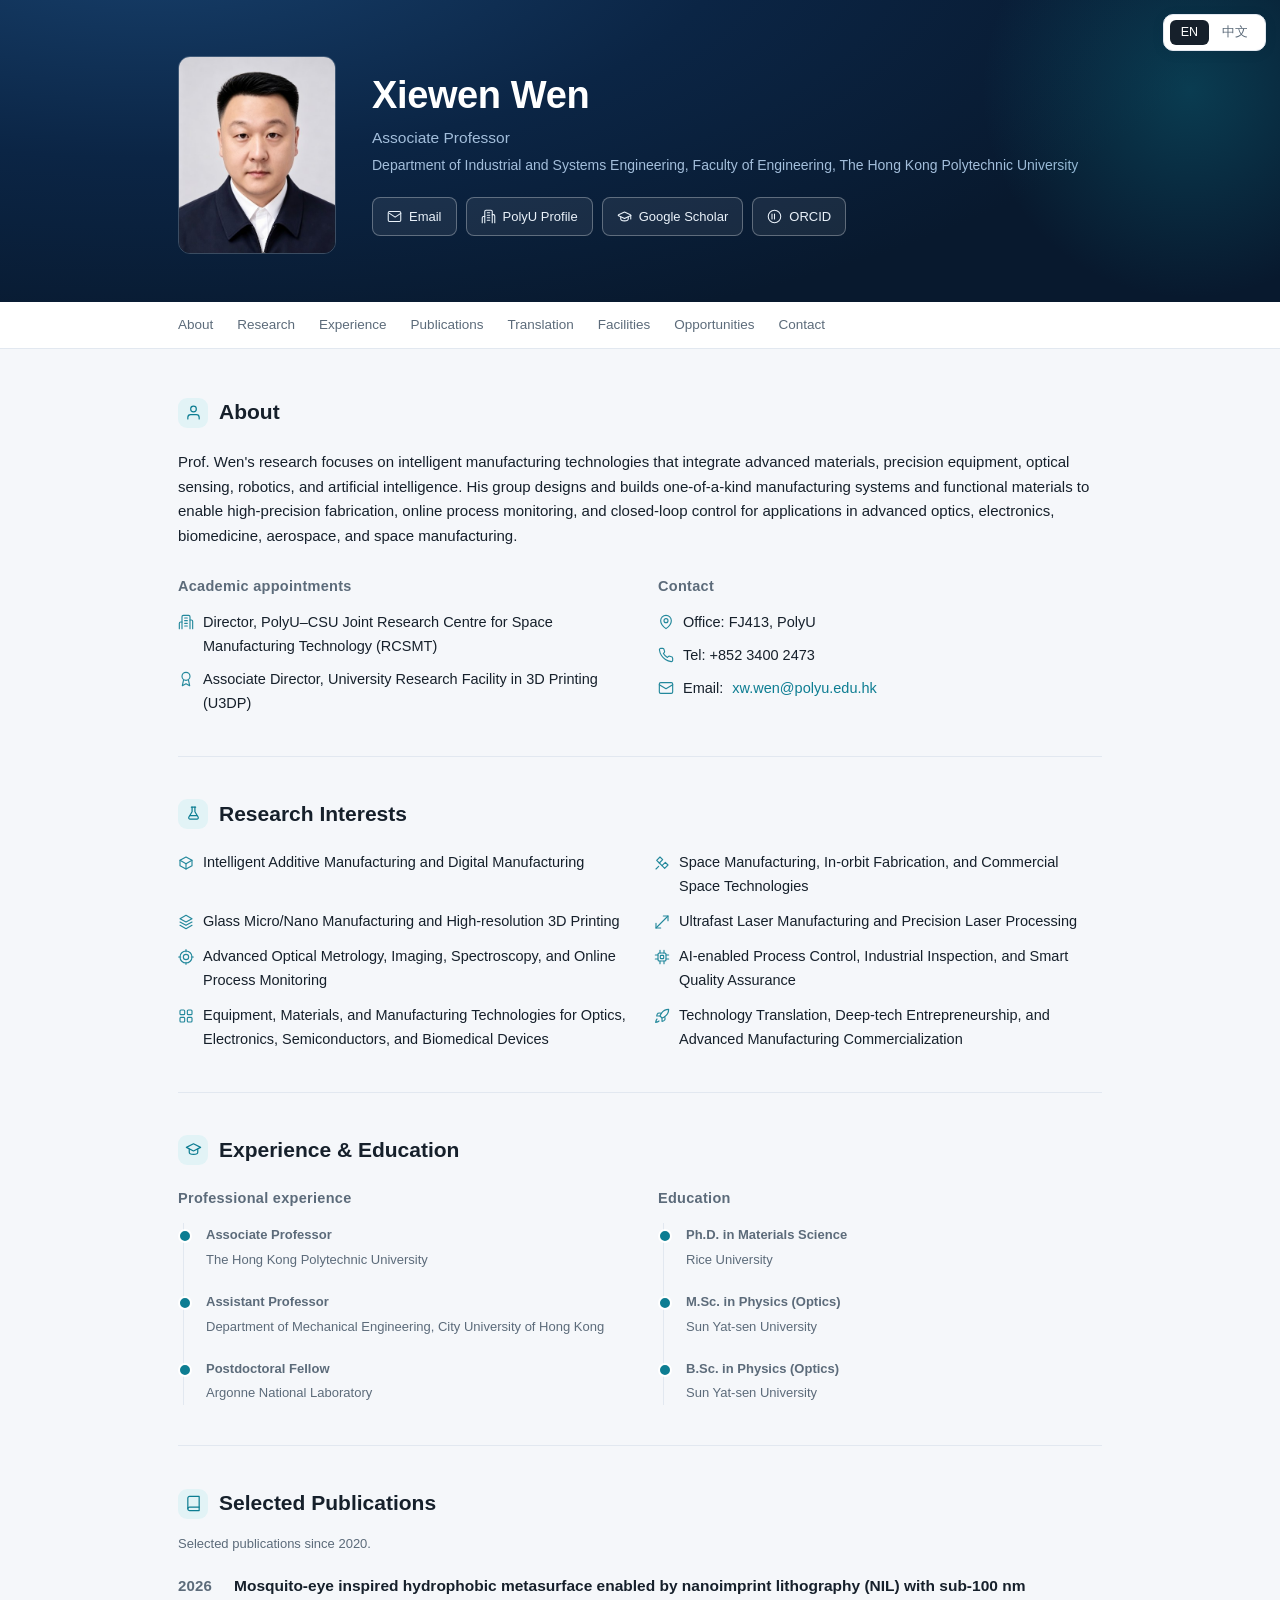
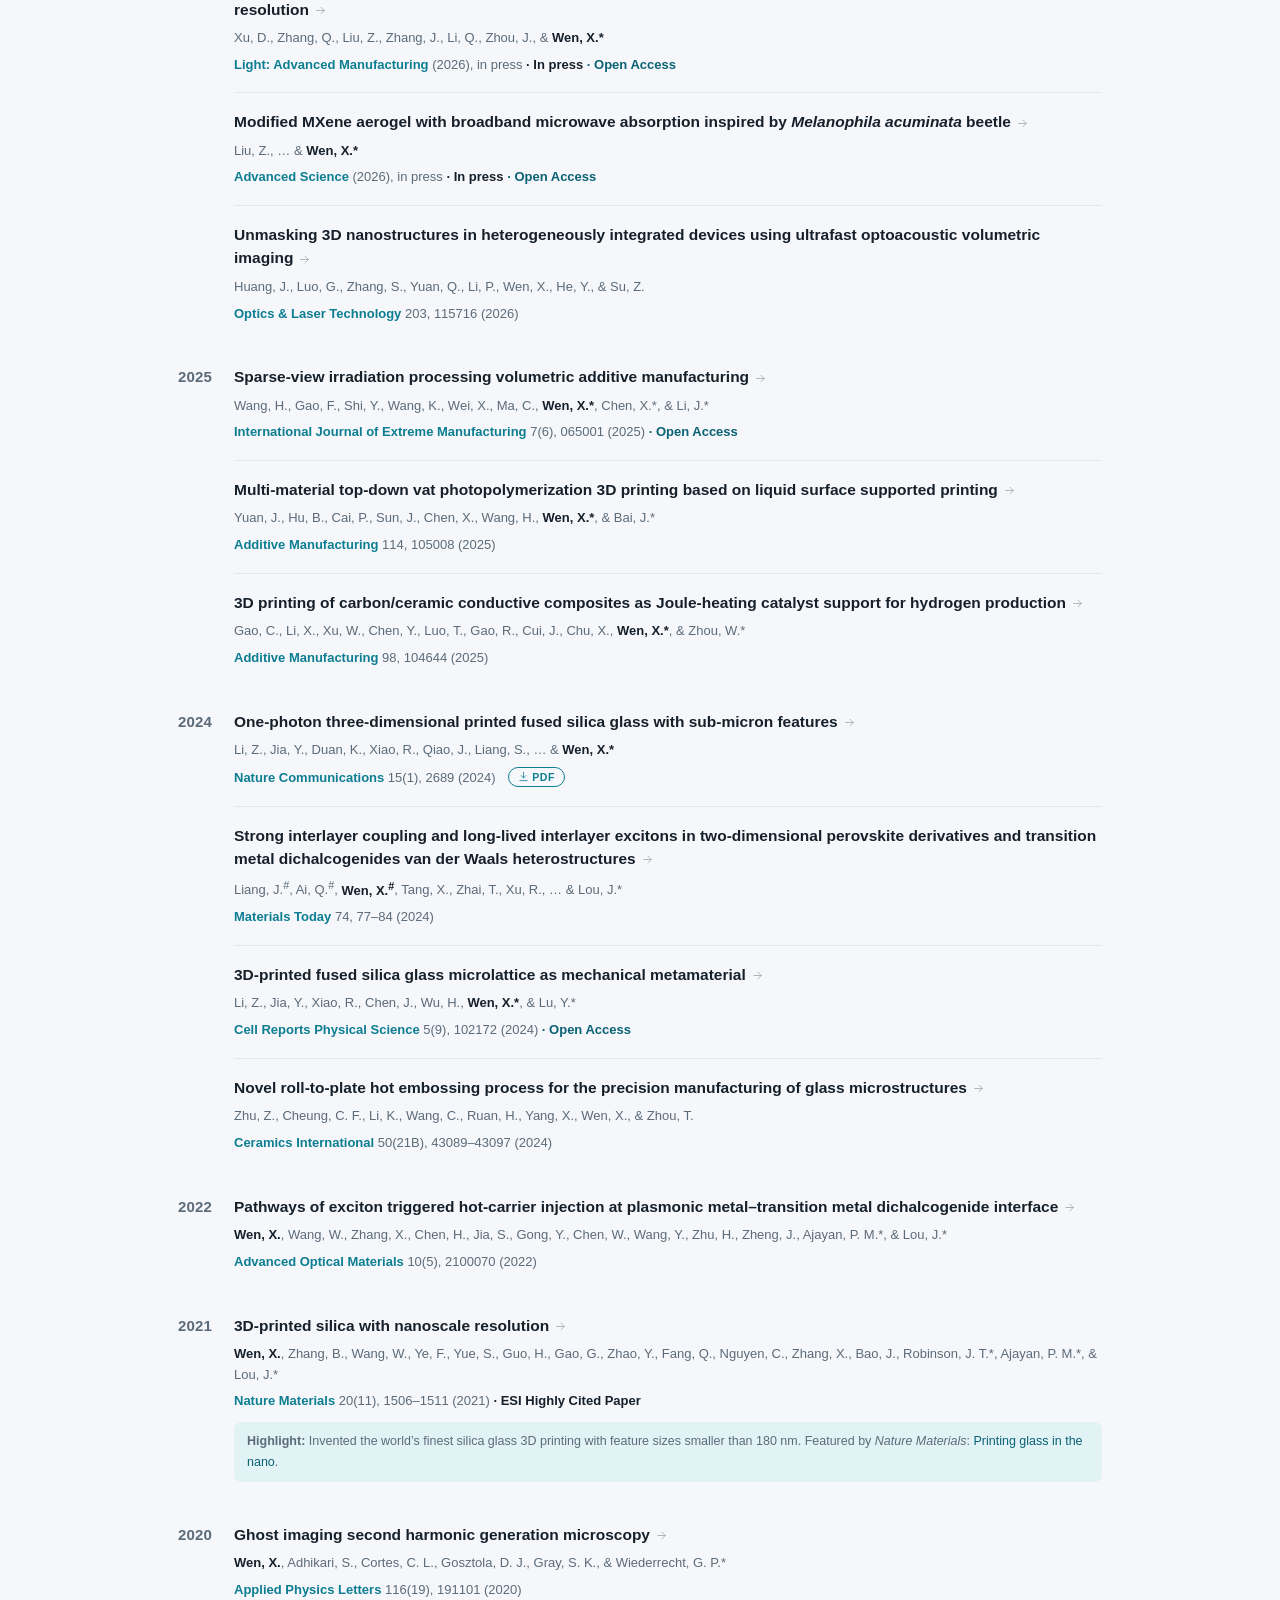
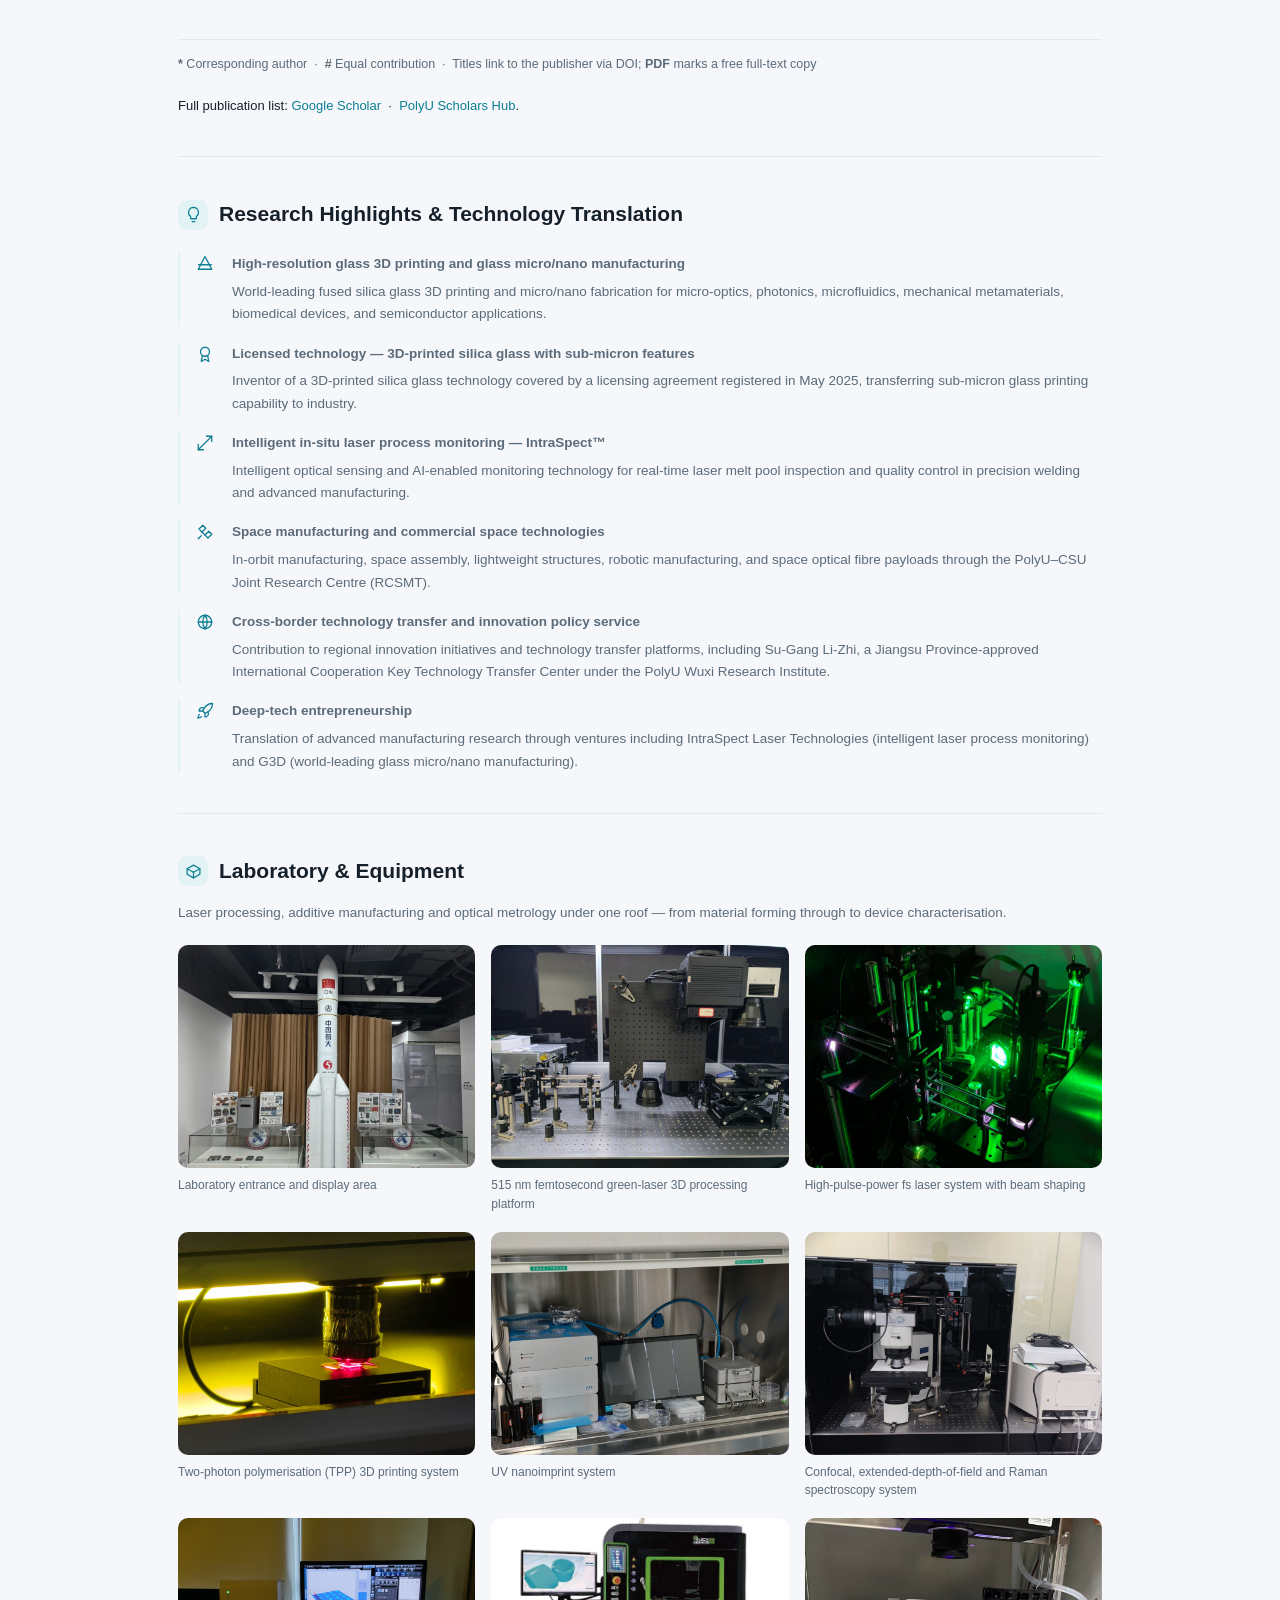
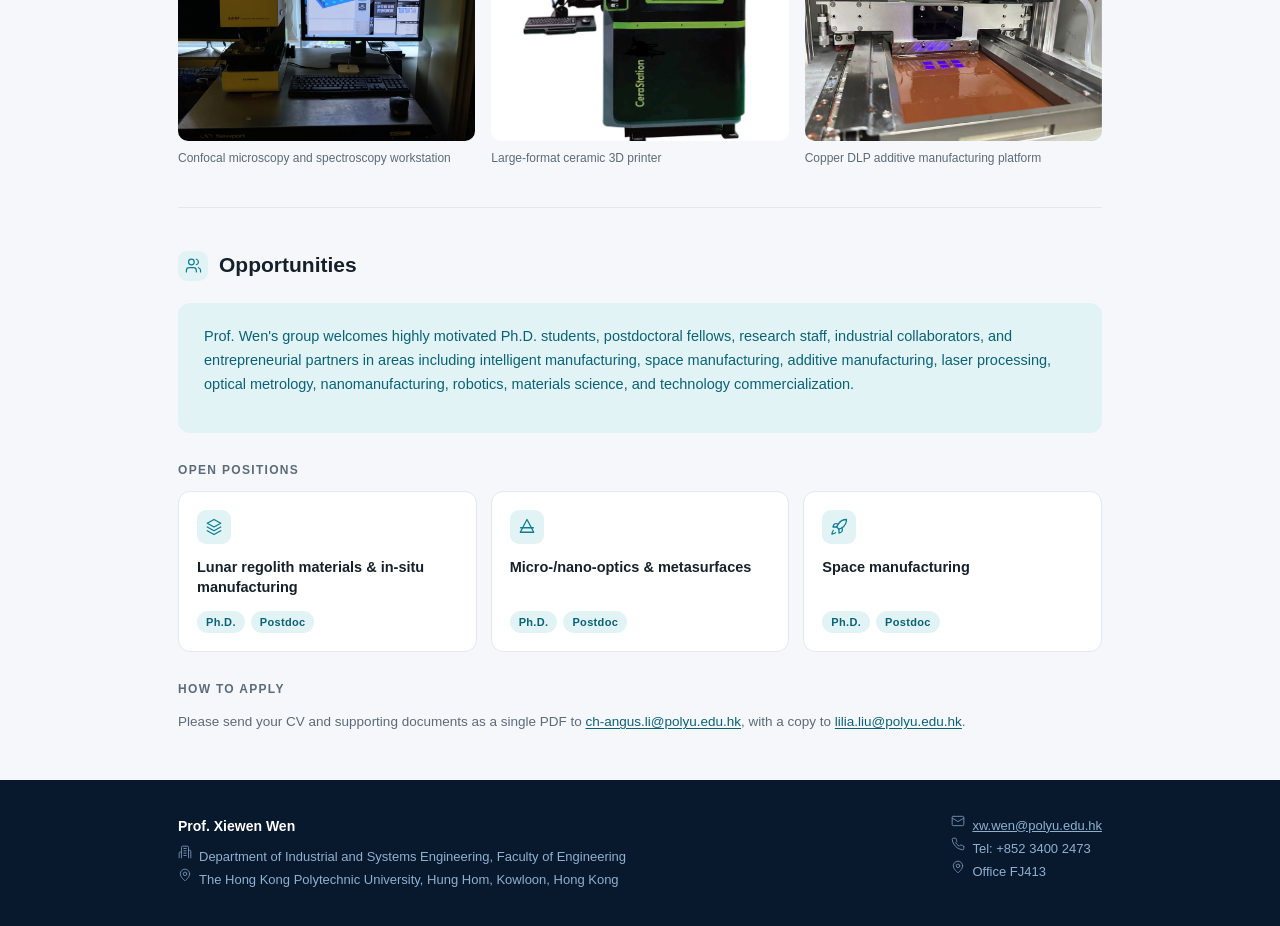
==== commit b8404627: "Modify caption for selective laser melting system Updated the caption for the selective laser meltin" ====
--- a/index.html
+++ b/index.html
@@ -357,7 +357,7 @@
         </figure>
         <figure>
           <img src="assets/lab/lab-03-slm.jpg" alt="Selective laser melting system" width="1000" height="750" loading="lazy" decoding="async">
-          <figcaption><span class="en">Selective laser melting (SLM) system</span><span class="zh">选择性激光熔化（SLM）系统</span></figcaption>
+          <figcaption><span class="en">High-pulse-power fs laser system with beam shaping</span><span class="zh">具备光束整形功能的</span></figcaption>
         </figure>
         <figure>
           <img src="assets/lab/lab-04-tpp.jpg" alt="Two-photon polymerisation 3D printing system" width="1000" height="753" loading="lazy" decoding="async">
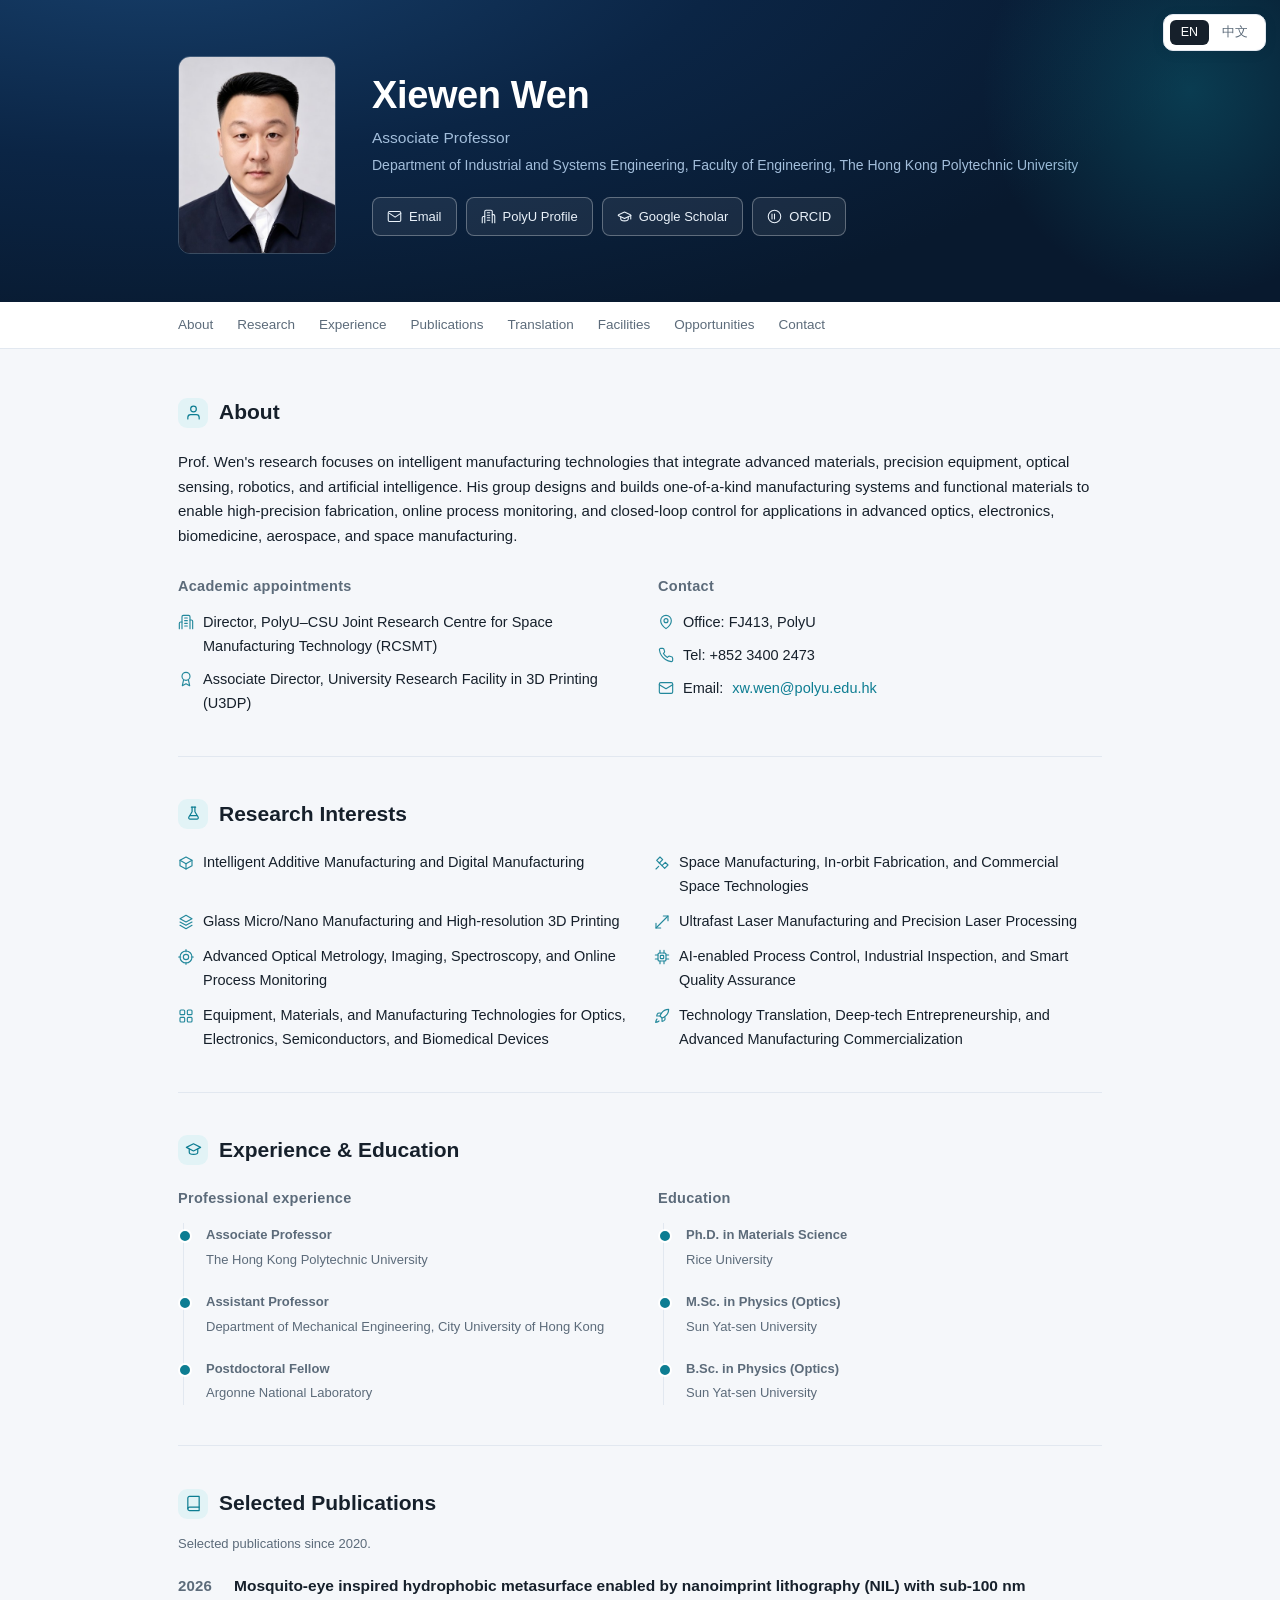
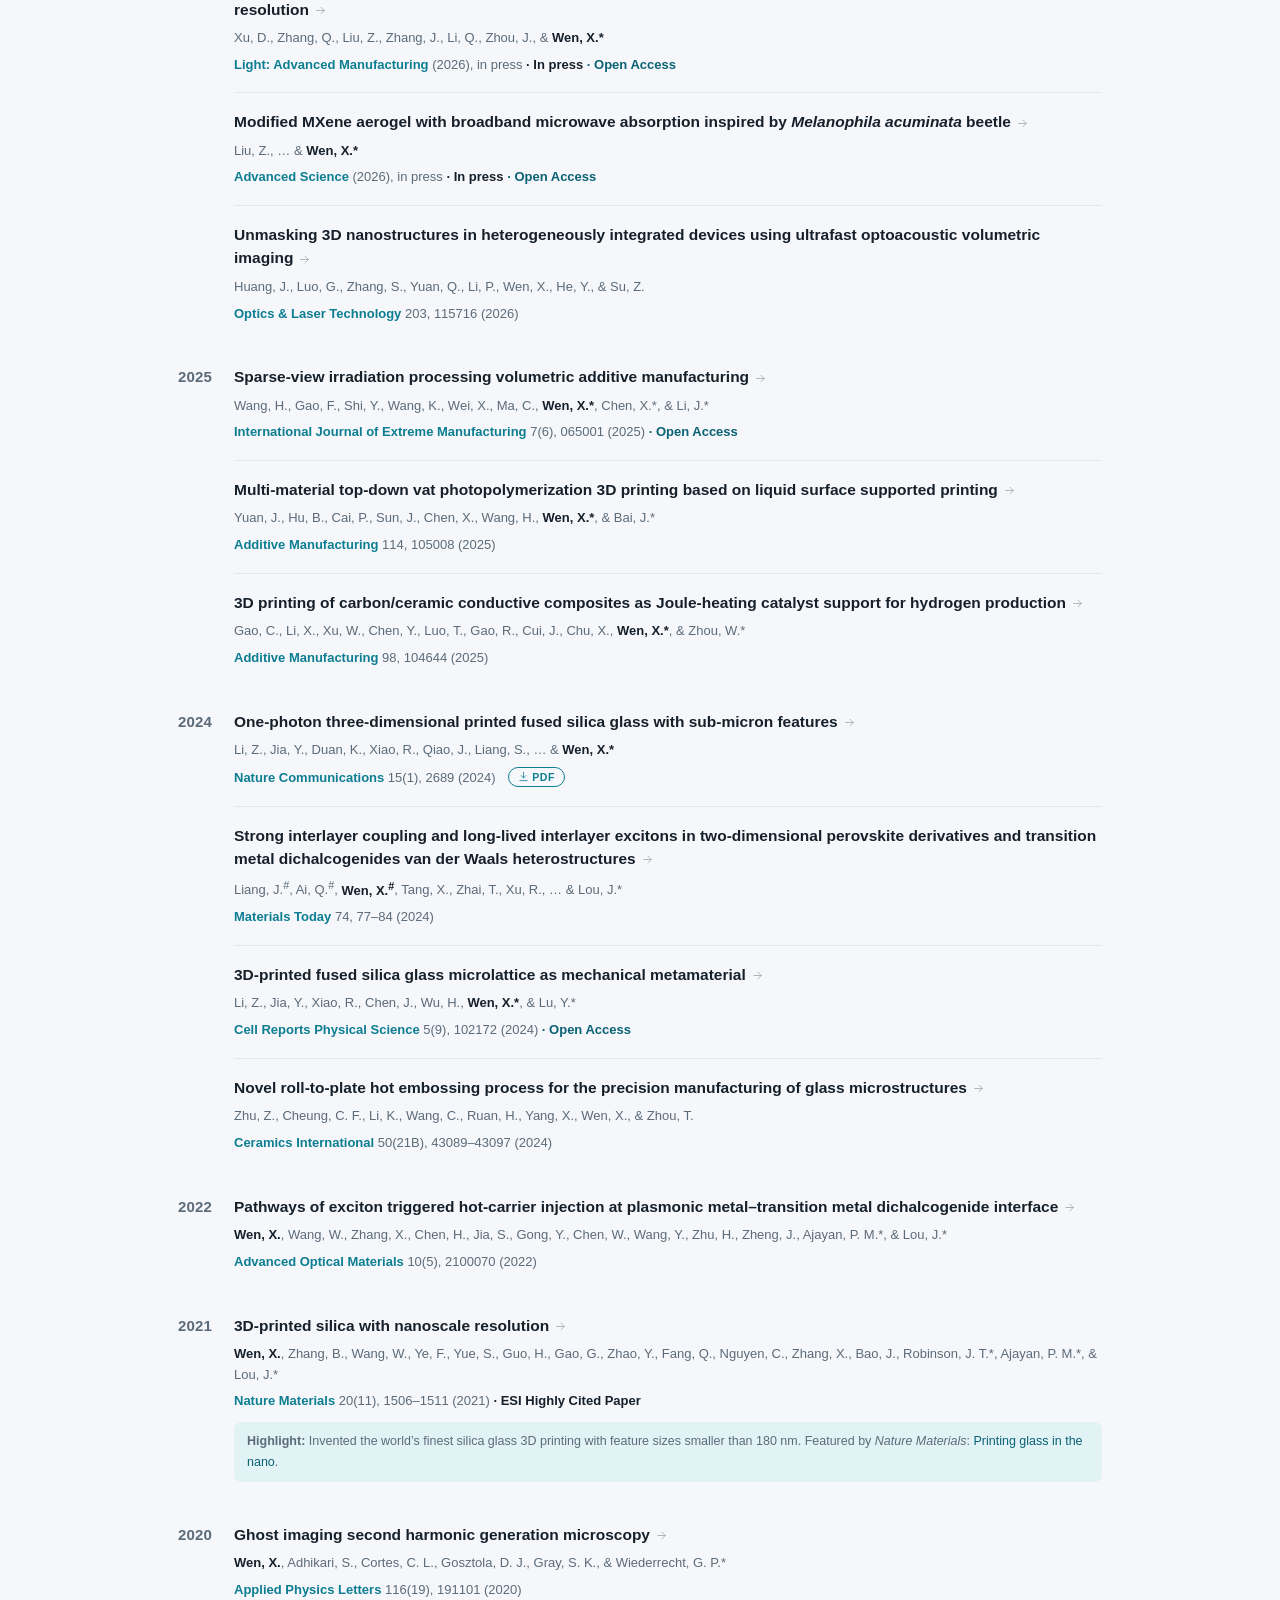
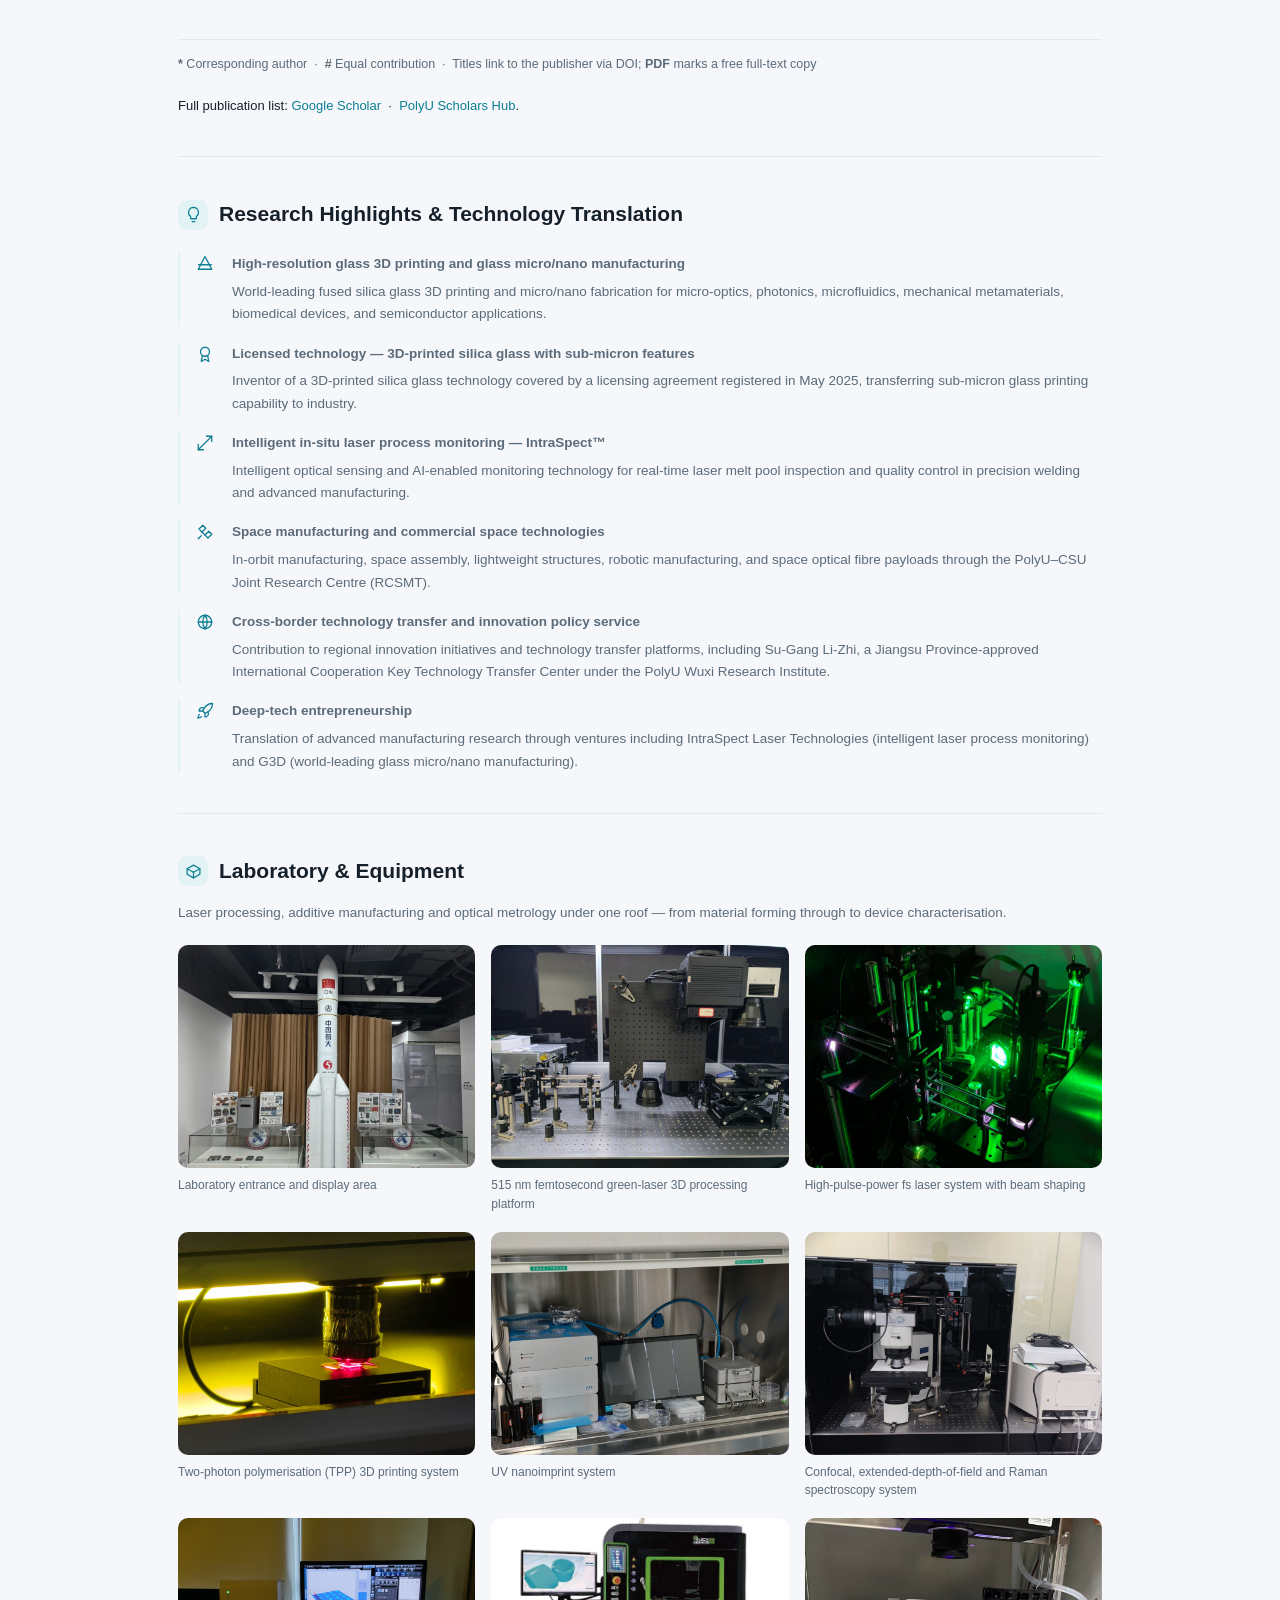
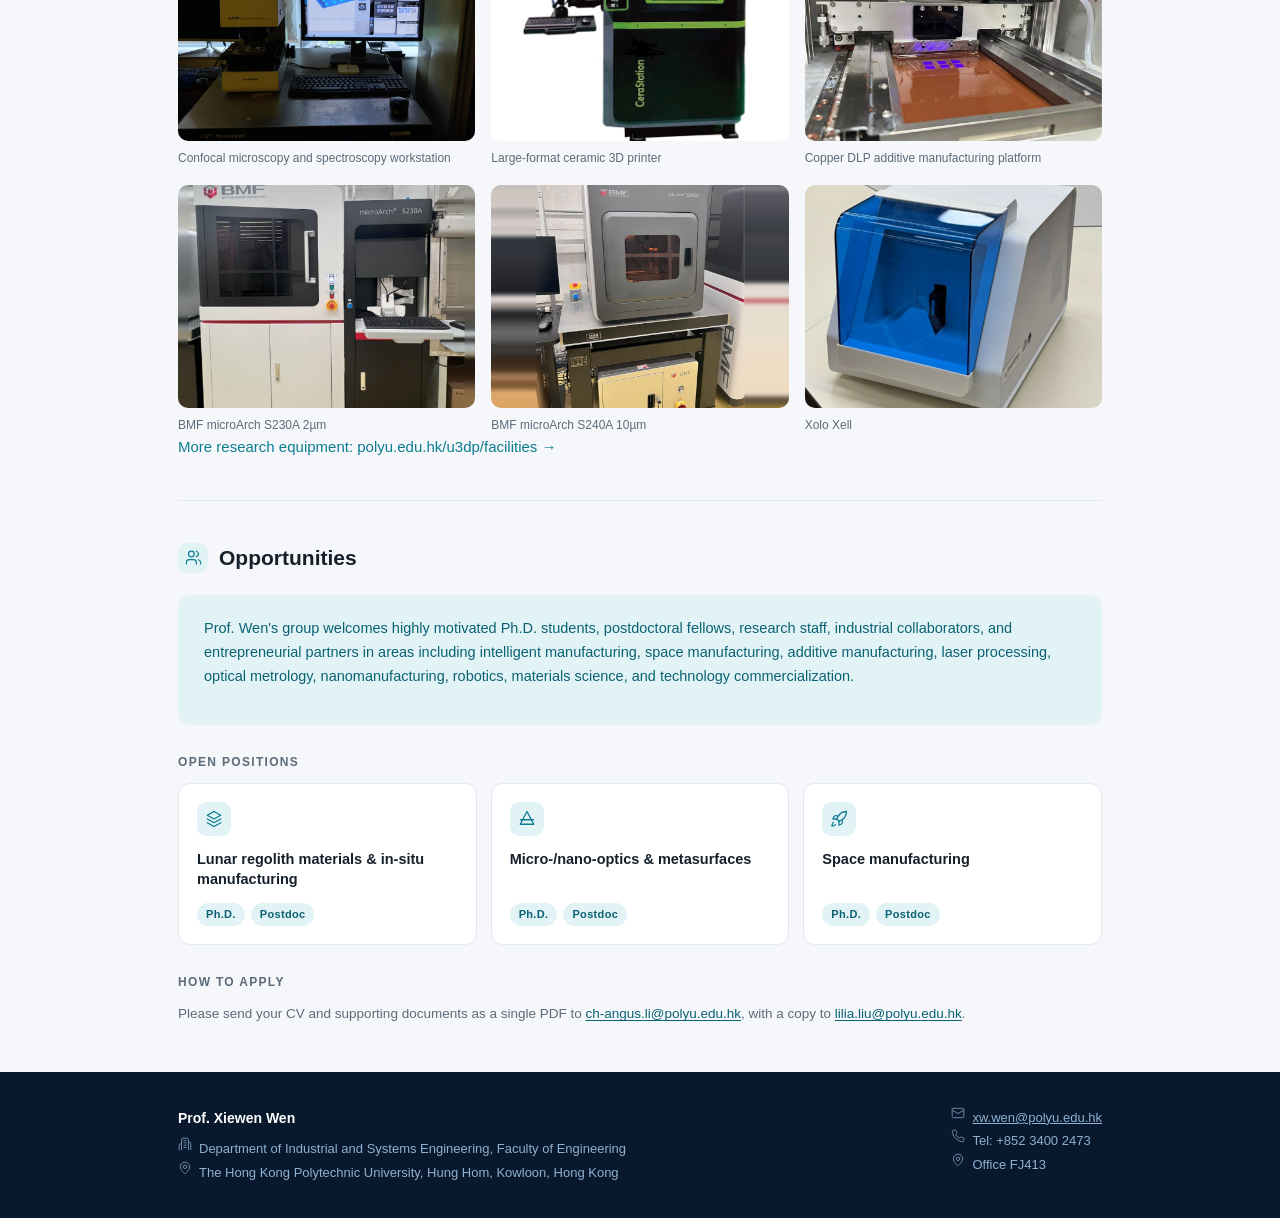
==== commit 3a651555: "Add files via upload" ====
--- a/index.html
+++ b/index.html
@@ -5,7 +5,7 @@
 <meta name="viewport" content="width=device-width, initial-scale=1">
 <title>Xiewen Wen (Sitman) 温燮文 — Associate Professor, PolyU</title>
 <meta name="description" content="Prof. Xiewen Wen (Sitman) is Associate Professor at the Department of Industrial and Systems Engineering, The Hong Kong Polytechnic University, and Director of the PolyU-CSU Joint Research Centre for Space Manufacturing Technology (RCSMT). Research on intelligent additive manufacturing, glass micro/nano manufacturing, ultrafast laser processing, and space manufacturing.">
-<link rel="canonical" href="https://xiewen-wen.pages.dev/">
+<link rel="canonical" href="https://sitmanxwen.github.io/">
 <link rel="icon" type="image/svg+xml" href="assets/favicon.svg">
 <meta name="theme-color" content="#0b2545">
 <meta name="author" content="Xiewen Wen">
@@ -13,24 +13,24 @@
 <meta property="og:type" content="profile">
 <meta property="og:title" content="Xiewen Wen (Sitman) 温燮文 — Associate Professor, PolyU">
 <meta property="og:description" content="Intelligent additive manufacturing, glass micro/nano manufacturing, ultrafast laser processing, and space manufacturing at The Hong Kong Polytechnic University.">
-<meta property="og:url" content="https://xiewen-wen.pages.dev/">
-<meta property="og:image" content="https://xiewen-wen.pages.dev/assets/portrait.jpg">
+<meta property="og:url" content="https://sitmanxwen.github.io/">
+<meta property="og:image" content="https://sitmanxwen.github.io/assets/portrait.jpg">
 <meta property="og:locale" content="en">
 <meta property="og:locale:alternate" content="zh_CN">
 <meta name="twitter:card" content="summary_large_image">
 <meta name="twitter:title" content="Xiewen Wen (Sitman) 温燮文 — Associate Professor, PolyU">
 <meta name="twitter:description" content="Intelligent additive manufacturing, glass micro/nano manufacturing, ultrafast laser processing, and space manufacturing.">
-<meta name="twitter:image" content="https://xiewen-wen.pages.dev/assets/portrait.jpg">
+<meta name="twitter:image" content="https://sitmanxwen.github.io/assets/portrait.jpg">
 
 <script type="application/ld+json">
 {
   "@context": "https://schema.org",
   "@type": "Person",
-  "@id": "https://xiewen-wen.pages.dev/#person",
+  "@id": "https://sitmanxwen.github.io/#person",
   "name": "Xiewen Wen",
   "alternateName": ["Sitman Wen", "温燮文"],
-  "url": "https://xiewen-wen.pages.dev/",
-  "image": "https://xiewen-wen.pages.dev/assets/portrait.jpg",
+  "url": "https://sitmanxwen.github.io/",
+  "image": "https://sitmanxwen.github.io/assets/portrait.jpg",
   "email": "xw.wen@polyu.edu.hk",
   "jobTitle": "Associate Professor",
   "affiliation": {
@@ -65,7 +65,7 @@
 }
 </script>
 
-<link rel="stylesheet" href="assets/site.css?v=20261023c">
+<link rel="stylesheet" href="assets/site.css?v=20261026">
 </head>
 <body>
 <svg class="sprite" aria-hidden="true" focusable="false" xmlns="http://www.w3.org/2000/svg">
@@ -356,8 +356,8 @@
           <figcaption><span class="en">515 nm femtosecond green-laser 3D processing platform</span><span class="zh">515 nm 飞秒绿光 3D 加工平台</span></figcaption>
         </figure>
         <figure>
-          <img src="assets/lab/lab-03-slm.jpg" alt="Selective laser melting system" width="1000" height="750" loading="lazy" decoding="async">
-          <figcaption><span class="en">High-pulse-power fs laser system with beam shaping</span><span class="zh">具备光束整形功能的</span></figcaption>
+          <img src="assets/lab/lab-03-slm.jpg" alt="High-pulse-power femtosecond laser system with beam shaping" width="1000" height="750" loading="lazy" decoding="async">
+          <figcaption><span class="en">High-pulse-power fs laser system with beam shaping</span><span class="zh">具备光束整形功能的高脉冲功率飞秒激光系统</span></figcaption>
         </figure>
         <figure>
           <img src="assets/lab/lab-04-tpp.jpg" alt="Two-photon polymerisation 3D printing system" width="1000" height="753" loading="lazy" decoding="async">
@@ -383,7 +383,20 @@
           <img src="assets/lab/lab-08-copper.jpg" alt="Copper DLP additive manufacturing platform" width="1000" height="801" loading="lazy" decoding="async">
           <figcaption><span class="en">Copper DLP additive manufacturing platform</span><span class="zh">金属铜 DLP 增材制造平台</span></figcaption>
         </figure>
-      </div>
+        <figure class="sq">
+          <img src="assets/lab/lab-10-bmf-s230a.jpg" alt="BMF microArch S230A 2µm" width="1000" height="1000" loading="lazy" decoding="async">
+          <figcaption><span class="en">BMF microArch S230A 2µm</span><span class="zh">微尺度高精度 3D 打印设备（2 µm）</span></figcaption>
+        </figure>
+        <figure class="sq">
+          <img src="assets/lab/lab-11-bmf-s240a.jpg" alt="BMF microArch S240A 10µm" width="1000" height="1000" loading="lazy" decoding="async">
+          <figcaption><span class="en">BMF microArch S240A 10µm</span><span class="zh">微尺度高精度 3D 打印设备（10 µm）</span></figcaption>
+        </figure>
+        <figure class="sq">
+          <img src="assets/lab/lab-12-xolo-xell.jpg" alt="Xolo Xell" width="1000" height="1000" loading="lazy" decoding="async">
+          <figcaption><span class="en">Xolo Xell</span><span class="zh">体积式生物 3D 打印机</span></figcaption>
+        </figure>
+      </div>
+      <p class="lab-more"><a href="https://www.polyu.edu.hk/u3dp/facilities/" target="_blank" rel="noopener"><span class="en">More research equipment: polyu.edu.hk/u3dp/facilities &#8594;</span><span class="zh">更多研究设备：polyu.edu.hk/u3dp/facilities &#8594;</span></a></p>
     </section>
 
     <section id="opportunities">
